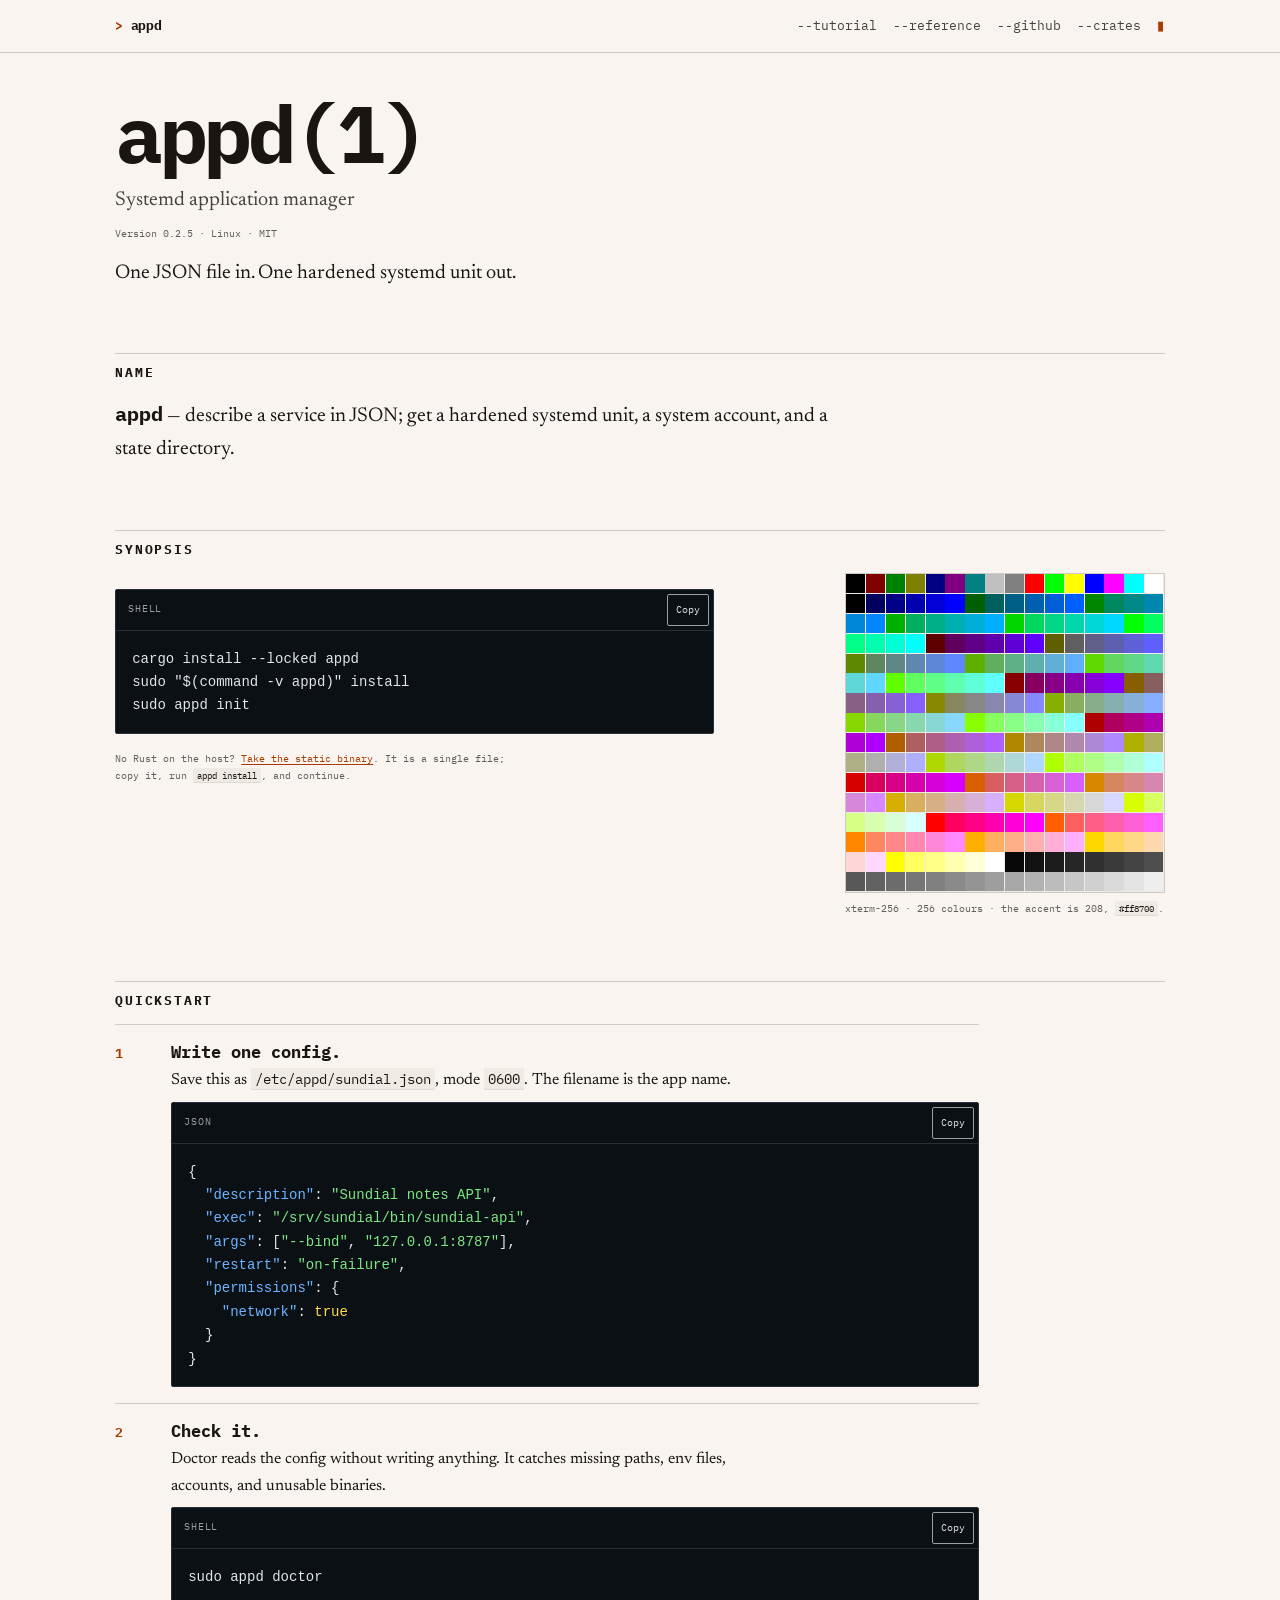
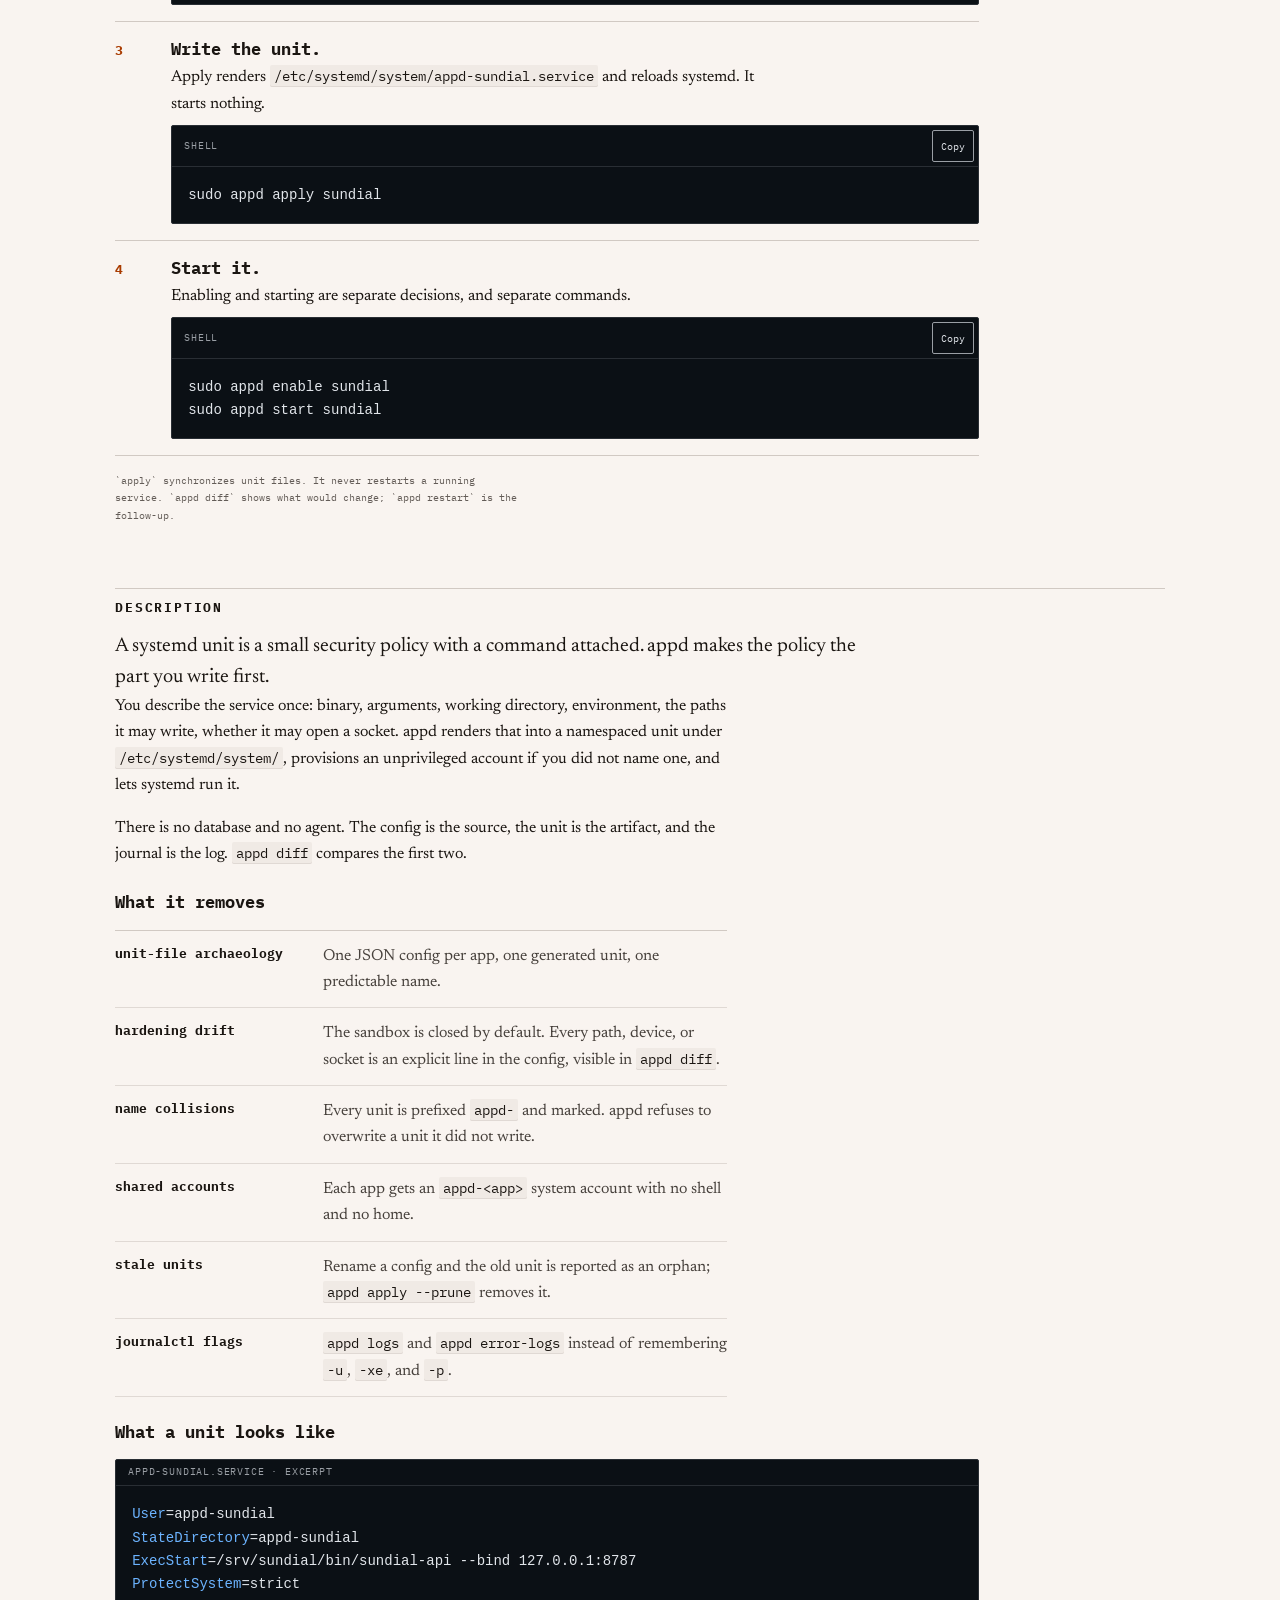
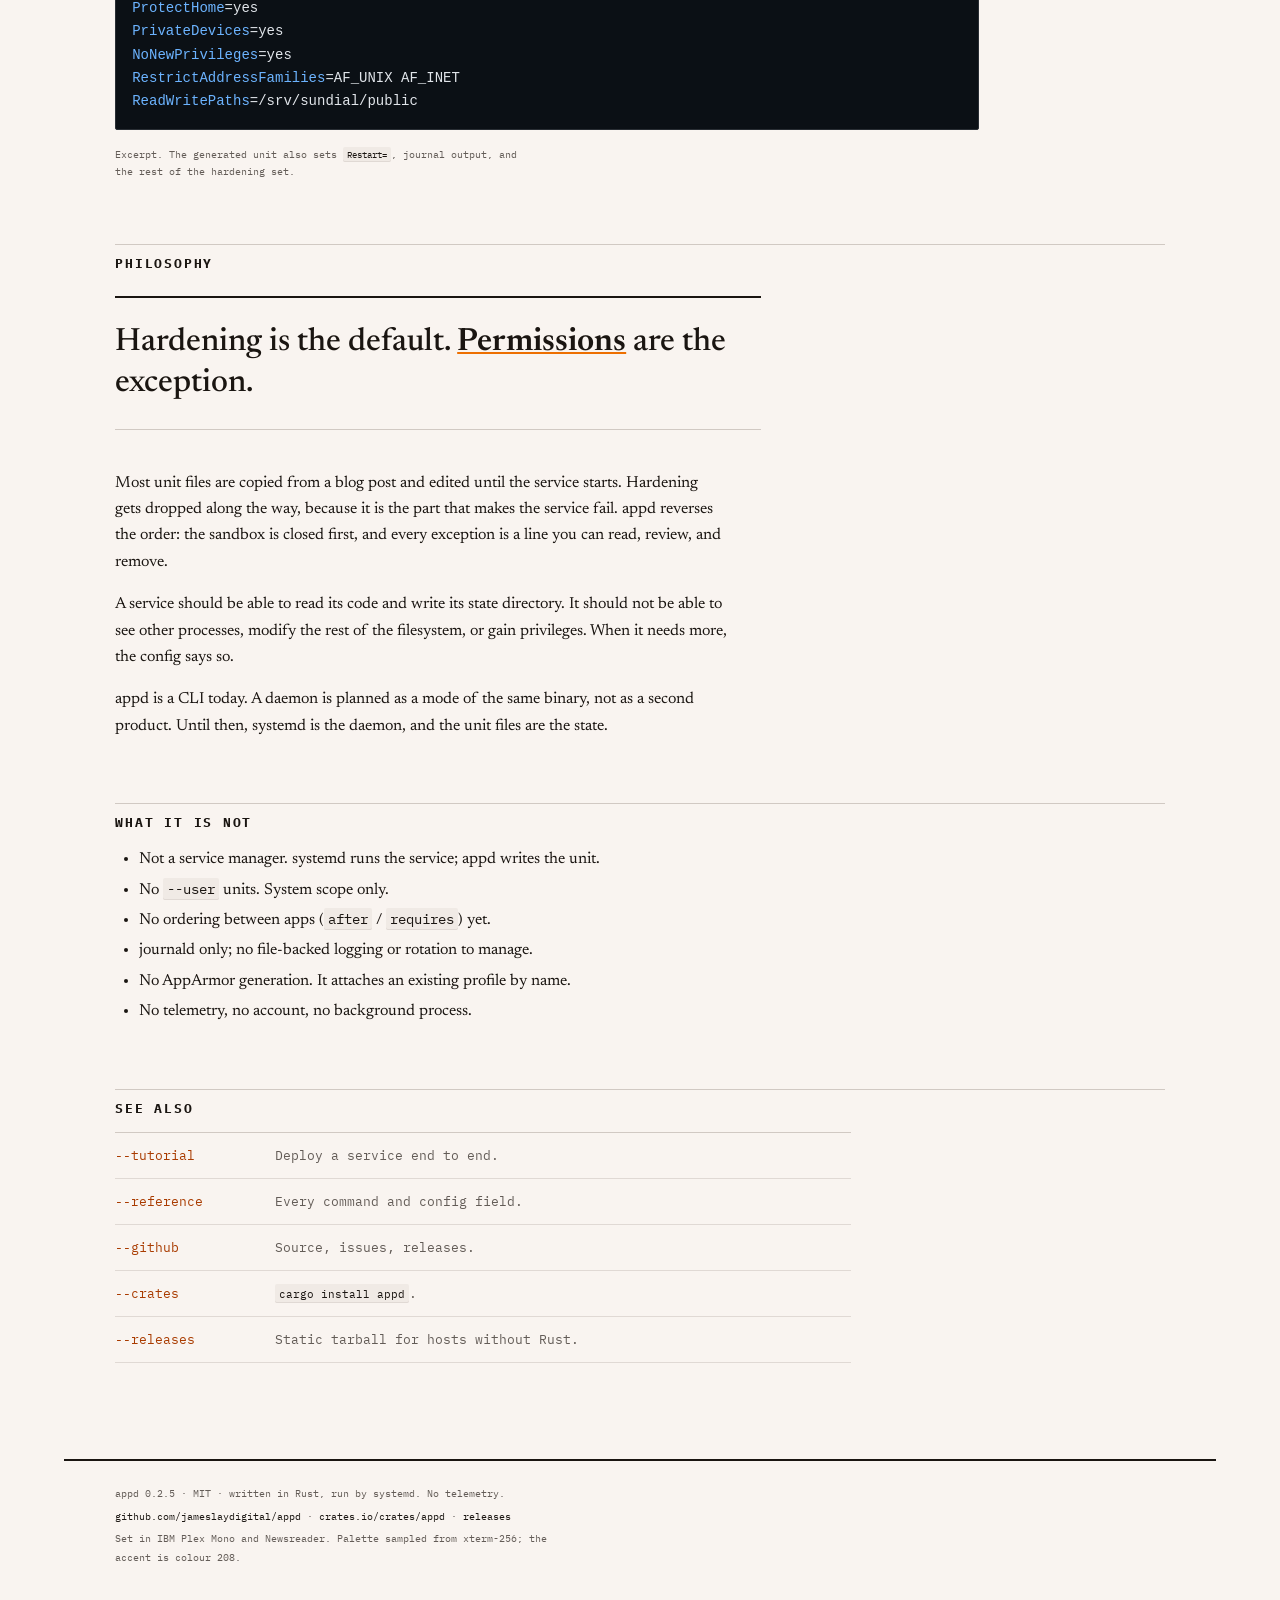
==== site/index.html @ a17be059 "Add the appd site and GitHub Pages deployment Three static pages built with Hallmark (Long Document " ====
<!doctype html>
<html lang="en">
<head>
  <meta charset="utf-8">
  <meta name="viewport" content="width=device-width, initial-scale=1, viewport-fit=cover">
  <title>appd — systemd application manager</title>
  <meta name="description" content="appd turns one JSON file into a hardened systemd unit. Hardening by default, permissions by exception.">
  <link rel="icon" href="assets/favicon.svg" type="image/svg+xml">
  <link rel="preconnect" href="https://fonts.googleapis.com">
  <link rel="preconnect" href="https://fonts.gstatic.com" crossorigin>
  <link href="https://fonts.googleapis.com/css2?family=IBM+Plex+Mono:wght@400;500;600;700&amp;family=Newsreader:ital,opsz,wght@0,6..72,400;0,6..72,500;0,6..72,600;1,6..72,400&amp;display=swap" rel="stylesheet">
  <link rel="stylesheet" href="tokens.css">
  <link rel="stylesheet" href="assets/site.css">
  <script src="assets/site.js" defer></script>
</head>
<body>
  <a class="skip" href="#main">Skip to content</a>

  <header class="nav-term">
    <div class="shell nav-term__inner">
      <a class="nav-term__brand" href="index.html" aria-current="page"><span class="nav-term__prompt" aria-hidden="true">&gt;</span> appd</a>
      <nav class="nav-term__rail" aria-label="Primary">
        <a href="tutorial.html">--tutorial</a>
        <a href="reference.html">--reference</a>
        <a href="https://github.com/jameslaydigital/appd">--github</a>
        <a href="https://crates.io/crates/appd">--crates</a>
      </nav>
      <span class="nav-term__caret" aria-hidden="true">▮</span>
      <details class="nav-term__mobile">
        <summary><span aria-hidden="true">&gt;</span> menu</summary>
        <nav aria-label="Primary mobile">
          <a href="index.html" aria-current="page">--home</a>
          <a href="tutorial.html">--tutorial</a>
          <a href="reference.html">--reference</a>
          <a href="https://github.com/jameslaydigital/appd">--github</a>
          <a href="https://crates.io/crates/appd">--crates</a>
        </nav>
      </details>
    </div>
  </header>

  <main id="main" class="shell">
    <section class="title" aria-labelledby="page-title">
      <div class="title__text">
        <h1 id="page-title">appd(1)</h1>
        <p class="title__tagline">Systemd application manager</p>
        <p class="title__meta">Version 0.2.5 · Linux · MIT</p>
        <p class="lede">One JSON file in. One hardened systemd unit out.</p>
      </div>

    </section>

    <section aria-labelledby="name">
      <h2 id="name">Name</h2>
      <p class="man-name"><strong>appd</strong> — describe a service in JSON; get a hardened systemd unit, a system account, and a state directory.</p>
    </section>

    <section aria-labelledby="synopsis">
      <h2 id="synopsis">Synopsis</h2>
      <div class="synopsis-grid">
        <div>
          <div class="code">
            <div class="code__bar">
              <span class="code__label">shell</span>
              <button class="copy" type="button" data-copy="#install-code" aria-label="Copy install commands" aria-live="polite">Copy</button>
            </div>
            <pre id="install-code"><code>cargo install --locked appd
sudo "$(command -v appd)" install
sudo appd init</code></pre>
          </div>
          <p class="note">No Rust on the host? <a href="https://github.com/jameslaydigital/appd/releases/latest">Take the static binary</a>. It is a single file; copy it, run <code>appd install</code>, and continue.</p>
        </div>
        <figure class="palette">
          <canvas id="xterm-palette" width="512" height="512" aria-hidden="true"></canvas>
          <figcaption>xterm-256 · 256 colours · the accent is 208, <code>#ff8700</code>.</figcaption>
        </figure>
      </div>
    </section>

    <section aria-labelledby="quickstart">
      <h2 id="quickstart">Quickstart</h2>
      <ol class="steps">
        <li>
          <div>
            <h3>Write one config.</h3>
            <p>Save this as <code>/etc/appd/sundial.json</code>, mode <code>0600</code>. The filename is the app name.</p>
            <div class="code">
              <div class="code__bar">
                <span class="code__label">json</span>
                <button class="copy" type="button" data-copy="#config-code" aria-label="Copy example config" aria-live="polite">Copy</button>
              </div>
              <pre id="config-code"><code>{
  <span class="tok-key">"description"</span>: <span class="tok-string">"Sundial notes API"</span>,
  <span class="tok-key">"exec"</span>: <span class="tok-string">"/srv/sundial/bin/sundial-api"</span>,
  <span class="tok-key">"args"</span>: [<span class="tok-string">"--bind"</span>, <span class="tok-string">"127.0.0.1:8787"</span>],
  <span class="tok-key">"restart"</span>: <span class="tok-string">"on-failure"</span>,
  <span class="tok-key">"permissions"</span>: {
    <span class="tok-key">"network"</span>: <span class="tok-num">true</span>
  }
}</code></pre>
            </div>
          </div>
        </li>
        <li>
          <div>
            <h3>Check it.</h3>
            <p>Doctor reads the config without writing anything. It catches missing paths, env files, accounts, and unusable binaries.</p>
            <div class="code">
              <div class="code__bar">
                <span class="code__label">shell</span>
                <button class="copy" type="button" data-copy="#doctor-code" aria-label="Copy doctor command" aria-live="polite">Copy</button>
              </div>
              <pre id="doctor-code"><code>sudo appd doctor</code></pre>
            </div>
          </div>
        </li>
        <li>
          <div>
            <h3>Write the unit.</h3>
            <p>Apply renders <code>/etc/systemd/system/appd-sundial.service</code> and reloads systemd. It starts nothing.</p>
            <div class="code">
              <div class="code__bar">
                <span class="code__label">shell</span>
                <button class="copy" type="button" data-copy="#apply-code" aria-label="Copy apply command" aria-live="polite">Copy</button>
              </div>
              <pre id="apply-code"><code>sudo appd apply sundial</code></pre>
            </div>
          </div>
        </li>
        <li>
          <div>
            <h3>Start it.</h3>
            <p>Enabling and starting are separate decisions, and separate commands.</p>
            <div class="code">
              <div class="code__bar">
                <span class="code__label">shell</span>
                <button class="copy" type="button" data-copy="#start-code" aria-label="Copy start commands" aria-live="polite">Copy</button>
              </div>
              <pre id="start-code"><code>sudo appd enable sundial
sudo appd start sundial</code></pre>
            </div>
          </div>
        </li>
      </ol>
      <p class="note">`apply` synchronizes unit files. It never restarts a running service. `appd diff` shows what would change; `appd restart` is the follow-up.</p>
    </section>

    <section aria-labelledby="description">
      <h2 id="description">Description</h2>
      <p class="lede">A systemd unit is a small security policy with a command attached. appd makes the policy the part you write first.</p>
      <p>You describe the service once: binary, arguments, working directory, environment, the paths it may write, whether it may open a socket. appd renders that into a namespaced unit under <code>/etc/systemd/system/</code>, provisions an unprivileged account if you did not name one, and lets systemd run it.</p>
      <p>There is no database and no agent. The config is the source, the unit is the artifact, and the journal is the log. <code>appd diff</code> compares the first two.</p>

      <h3>What it removes</h3>
      <dl class="facts">
        <div>
          <dt>unit-file archaeology</dt>
          <dd>One JSON config per app, one generated unit, one predictable name.</dd>
        </div>
        <div>
          <dt>hardening drift</dt>
          <dd>The sandbox is closed by default. Every path, device, or socket is an explicit line in the config, visible in <code>appd diff</code>.</dd>
        </div>
        <div>
          <dt>name collisions</dt>
          <dd>Every unit is prefixed <code>appd-</code> and marked. appd refuses to overwrite a unit it did not write.</dd>
        </div>
        <div>
          <dt>shared accounts</dt>
          <dd>Each app gets an <code>appd-&lt;app&gt;</code> system account with no shell and no home.</dd>
        </div>
        <div>
          <dt>stale units</dt>
          <dd>Rename a config and the old unit is reported as an orphan; <code>appd apply --prune</code> removes it.</dd>
        </div>
        <div>
          <dt>journalctl flags</dt>
          <dd><code>appd logs</code> and <code>appd error-logs</code> instead of remembering <code>-u</code>, <code>-xe</code>, and <code>-p</code>.</dd>
        </div>
      </dl>

      <h3>What a unit looks like</h3>
      <div class="code">
        <div class="code__bar">
          <span class="code__label">appd-sundial.service · excerpt</span>
        </div>
        <pre><code><span class="tok-key">User</span>=appd-sundial
<span class="tok-key">StateDirectory</span>=appd-sundial
<span class="tok-key">ExecStart</span>=/srv/sundial/bin/sundial-api --bind 127.0.0.1:8787
<span class="tok-key">ProtectSystem</span>=strict
<span class="tok-key">ProtectHome</span>=yes
<span class="tok-key">PrivateDevices</span>=yes
<span class="tok-key">NoNewPrivileges</span>=yes
<span class="tok-key">RestrictAddressFamilies</span>=AF_UNIX AF_INET
<span class="tok-key">ReadWritePaths</span>=/srv/sundial/public</code></pre>
      </div>
      <p class="note">Excerpt. The generated unit also sets <code>Restart=</code>, journal output, and the rest of the hardening set.</p>
    </section>

    <section aria-labelledby="philosophy">
      <h2 id="philosophy">Philosophy</h2>
      <p class="creed">Hardening is the default. <strong>Permissions</strong> are the exception.</p>
      <p>Most unit files are copied from a blog post and edited until the service starts. Hardening gets dropped along the way, because it is the part that makes the service fail. appd reverses the order: the sandbox is closed first, and every exception is a line you can read, review, and remove.</p>
      <p>A service should be able to read its code and write its state directory. It should not be able to see other processes, modify the rest of the filesystem, or gain privileges. When it needs more, the config says so.</p>
      <p>appd is a CLI today. A daemon is planned as a mode of the same binary, not as a second product. Until then, systemd is the daemon, and the unit files are the state.</p>
    </section>

    <section aria-labelledby="limits">
      <h2 id="limits">What it is not</h2>
      <ul class="limits">
        <li>Not a service manager. systemd runs the service; appd writes the unit.</li>
        <li>No <code>--user</code> units. System scope only.</li>
        <li>No ordering between apps (<code>after</code> / <code>requires</code>) yet.</li>
        <li>journald only; no file-backed logging or rotation to manage.</li>
        <li>No AppArmor generation. It attaches an existing profile by name.</li>
        <li>No telemetry, no account, no background process.</li>
      </ul>
    </section>

    <section aria-labelledby="see-also">
      <h2 id="see-also">See also</h2>
      <ul class="see-also">
        <li><a href="tutorial.html">--tutorial</a> <span>Deploy a service end to end.</span></li>
        <li><a href="reference.html">--reference</a> <span>Every command and config field.</span></li>
        <li><a href="https://github.com/jameslaydigital/appd">--github</a> <span>Source, issues, releases.</span></li>
        <li><a href="https://crates.io/crates/appd">--crates</a> <span><code>cargo install appd</code>.</span></li>
        <li><a href="https://github.com/jameslaydigital/appd/releases/latest">--releases</a> <span>Static tarball for hosts without Rust.</span></li>
      </ul>
    </section>
  </main>

  <footer class="foot shell">
    <p>appd 0.2.5 · MIT · written in Rust, run by systemd. No telemetry.</p>
    <p><a href="https://github.com/jameslaydigital/appd">github.com/jameslaydigital/appd</a> · <a href="https://crates.io/crates/appd">crates.io/crates/appd</a> · <a href="https://github.com/jameslaydigital/appd/releases/latest">releases</a></p>
    <p>Set in IBM Plex Mono and Newsreader. Palette sampled from xterm-256; the accent is colour 208.</p>
  </footer>
</body>
</html>
---- site/tokens.css ----
/* Hallmark · macrostructure: Long Document · tone: utilitarian · anchor hue: 55
 * theme: custom · vibe: "utilitarian xterm, man-page bones, quiet flash" · paper: oklch(97% 0.008 60) · accent: oklch(68% 0.19 55)
 * display: IBM Plex Mono · body: Newsreader · axes: light / mono / warm
 * studied: no · context: explicit · v1.1.0
 * pre-emit critique: P5 H4 E4 S5 R4 V4
 * nav: N8 · footer: Ft4 · slop: pass (42–45) · contrast: pass (40–41)
 * honest: pass (46) · chrome: pass (47) · tokens: pass (48) · responsive: pass (49)
 * icons: pass (30) · mobile: pass (34, 49, 50–57)
 */

:root {
  color-scheme: light;

  /* Paper, ink, rules — tinted toward the xterm orange anchor. */
  --color-paper: oklch(97% 0.008 60);
  --color-paper-2: oklch(94% 0.01 60);
  --color-paper-3: oklch(90% 0.012 60);
  --color-rule: oklch(84% 0.012 60);
  --color-rule-2: oklch(89% 0.01 60);
  --color-ink: oklch(20% 0.012 60);
  --color-ink-2: oklch(38% 0.012 60);
  --color-muted: oklch(48% 0.012 60);
  --color-neutral: oklch(56% 0.01 60);

  /* Accent: xterm colour 208 (#ff8700), split into signal and text roles. */
  --color-accent: oklch(68% 0.19 55);
  --color-accent-text: oklch(50% 0.17 52);
  --color-accent-ink: oklch(20% 0.012 60);
  --color-focus: oklch(62% 0.22 55);

  /* Terminal surface for code and the palette. */
  --color-term: oklch(17% 0.012 250);
  --color-term-2: oklch(21% 0.012 250);
  --color-term-ink: oklch(92% 0.008 250);
  --color-term-muted: oklch(70% 0.01 250);
  --color-term-rule: oklch(30% 0.012 250);

  /* xterm ANSI base 16, sampled for code and the palette fallback. */
  --ansi-black: oklch(24% 0.01 250);
  --ansi-red: oklch(63% 0.2 28);
  --ansi-green: oklch(76% 0.16 145);
  --ansi-yellow: oklch(84% 0.15 90);
  --ansi-blue: oklch(68% 0.15 255);
  --ansi-magenta: oklch(70% 0.17 330);
  --ansi-cyan: oklch(78% 0.11 210);
  --ansi-white: oklch(90% 0.006 250);
  --ansi-bright-black: oklch(40% 0.01 250);
  --ansi-bright-red: oklch(70% 0.2 25);
  --ansi-bright-green: oklch(84% 0.17 145);
  --ansi-bright-yellow: oklch(90% 0.16 95);
  --ansi-bright-blue: oklch(76% 0.15 255);
  --ansi-bright-magenta: oklch(78% 0.16 330);
  --ansi-bright-cyan: oklch(84% 0.12 210);
  --ansi-bright-white: oklch(97% 0.006 250);

  /* Two families: mono display/code, serif body. */
  --font-display: "IBM Plex Mono", ui-monospace, "SFMono-Regular", Menlo, monospace;
  --font-body: "Newsreader", ui-serif, Georgia, serif;
  --font-mono: "IBM Plex Mono", ui-monospace, "SFMono-Regular", Menlo, monospace;

  /* Scale: major third. */
  --text-xs: 0.64rem;
  --text-sm: 0.8rem;
  --text-base: 1rem;
  --text-md: 1.25rem;
  --text-lg: 1.5625rem;
  --text-xl: 1.9531rem;
  --text-2xl: 2.4414rem;
  --text-3xl: 3.0518rem;
  --text-4xl: 3.8147rem;
  --text-display: clamp(2.75rem, 5vw + 1rem, 5.25rem);

  /* 4 pt spacing scale, named by role. */
  --space-3xs: 0.125rem;
  --space-2xs: 0.25rem;
  --space-xs: 0.5rem;
  --space-sm: 0.75rem;
  --space-md: 1rem;
  --space-lg: 1.5rem;
  --space-xl: 2.5rem;
  --space-2xl: 4rem;
  --space-3xl: 6rem;
  --space-4xl: 9rem;

  --rule-hair: 1px;
  --rule-thick: 2px;
  --radius-sm: 2px;
  --radius-md: 4px;

  --ease-out: cubic-bezier(0.16, 1, 0.3, 1);
  --ease-in: cubic-bezier(0.7, 0, 0.84, 0);
  --ease-in-out: cubic-bezier(0.65, 0, 0.35, 1);
  --dur-micro: 120ms;
  --dur-short: 220ms;
  --dur-long: 420ms;

  --z-base: 1;
  --z-raised: 10;
  --z-dropdown: 100;
  --z-sticky: 200;
  --z-modal: 400;
  --z-toast: 500;
  --z-tooltip: 600;

  --page-max: 72rem;
  --measure: 68ch;
  --gutter: clamp(1rem, 4vw, 4rem);
}
---- site/assets/site.css ----
/* Hallmark · macrostructure: Long Document · tone: utilitarian · anchor hue: 55
 * The system lives in tokens.css; this file only references those tokens.
 */

*,
*::before,
*::after {
  box-sizing: border-box;
}

html {
  overflow-x: clip;
}

body {
  overflow-x: clip;
  margin: 0;
  background: var(--color-paper);
  color: var(--color-ink);
  font-family: var(--font-body);
  font-size: var(--text-base);
  line-height: 1.65;
  -webkit-font-smoothing: antialiased;
  text-rendering: optimizeLegibility;
}

::selection {
  background: var(--color-accent);
  color: var(--color-accent-ink);
}

.shell {
  width: 100%;
  max-width: var(--page-max);
  margin-inline: auto;
  padding-inline: var(--gutter);
}

.skip {
  position: absolute;
  inset-inline-start: -999px;
  top: var(--space-sm);
  z-index: var(--z-toast);
  background: var(--color-paper);
  color: var(--color-ink);
  border: var(--rule-thick) solid var(--color-ink);
  padding: var(--space-sm) var(--space-md);
  font-family: var(--font-mono);
  font-size: var(--text-sm);
}

.skip:focus {
  inset-inline-start: var(--space-md);
}

a {
  color: var(--color-accent-text);
  text-decoration-thickness: 1px;
  text-underline-offset: 2px;
}

a:hover {
  color: var(--color-accent-text);
  text-decoration-thickness: 2px;
  text-decoration-color: var(--color-accent);
}

a:active {
  color: var(--color-ink);
}

:focus-visible {
  outline: var(--rule-thick) solid var(--color-focus);
  outline-offset: 3px;
}

/* Navigation — N8, terminal command. */
.nav-term {
  position: relative;
  border-bottom: var(--rule-hair) solid var(--color-rule);
  background: var(--color-paper);
}

.nav-term__inner {
  display: flex;
  align-items: center;
  gap: var(--space-md);
  min-height: 3.25rem;
  font-family: var(--font-mono);
  font-size: var(--text-sm);
}

.nav-term__brand {
  color: var(--color-ink);
  font-weight: 700;
  letter-spacing: -0.02em;
  text-decoration: none;
  white-space: nowrap;
}

.nav-term__brand:hover {
  color: var(--color-accent-text);
}

.nav-term__prompt,
.nav-term__caret {
  color: var(--color-accent-text);
}

.nav-term__rail {
  display: flex;
  gap: var(--space-md);
  margin-inline-start: auto;
}

.nav-term__rail a {
  color: var(--color-ink-2);
  text-decoration: none;
  white-space: nowrap;
  padding-block: var(--space-sm);
}

.nav-term__rail a:hover {
  color: var(--color-accent-text);
  text-decoration: underline;
  text-underline-offset: 2px;
}

.nav-term__rail a[aria-current="page"] {
  color: var(--color-accent-text);
  text-decoration: underline;
  text-decoration-thickness: 2px;
  text-underline-offset: 2px;
}

.nav-term__caret {
  display: inline-block;
  width: 1ch;
  animation: blink 1.05s steps(2) infinite;
}

@keyframes blink {
  50% {
    opacity: 0;
  }
}

.nav-term__mobile {
  display: none;
  margin-inline-start: auto;
  font-family: var(--font-mono);
  font-size: var(--text-sm);
}

.nav-term__mobile summary {
  cursor: pointer;
  list-style: none;
  border: var(--rule-hair) solid var(--color-ink-2);
  border-radius: var(--radius-sm);
  padding: var(--space-xs) var(--space-sm);
  min-height: 2.75rem;
  display: flex;
  align-items: center;
  color: var(--color-ink);
}

.nav-term__mobile summary::-webkit-details-marker {
  display: none;
}

.nav-term__mobile summary span {
  margin-inline-end: var(--space-2xs);
}

.nav-term__mobile summary:hover {
  border-color: var(--color-accent-text);
}

.nav-term__mobile summary:active {
  background: var(--color-paper-2);
}

.nav-term__mobile nav {
  display: none;
  position: absolute;
  inset-inline: var(--gutter);
  top: calc(100% - var(--space-2xs));
  z-index: var(--z-dropdown);
  background: var(--color-paper);
  border: var(--rule-hair) solid var(--color-ink-2);
}

.nav-term__mobile nav a {
  display: flex;
  align-items: center;
  min-height: 44px;
  padding-inline: var(--space-sm);
  color: var(--color-ink);
  text-decoration: none;
  border-bottom: var(--rule-hair) solid var(--color-rule-2);
  white-space: nowrap;
}

.nav-term__mobile[open] nav {
  display: grid;
}

.nav-term__mobile nav a:last-child {
  border-bottom: 0;
}

.nav-term__mobile nav a:hover,
.nav-term__mobile nav a[aria-current="page"] {
  color: var(--color-accent-text);
}

/* Title block. */
.title {
  margin-block: var(--space-xl) var(--space-2xl);
}

.title__text {
  max-width: 46rem;
  min-width: 0;
}

h1 {
  margin: 0;
  font-family: var(--font-display);
  font-size: var(--text-display);
  font-weight: 700;
  line-height: 1.02;
  letter-spacing: -0.045em;
  overflow-wrap: anywhere;
}

.title__tagline {
  margin: var(--space-sm) 0 0;
  font-family: var(--font-body);
  font-size: var(--text-md);
  line-height: 1.35;
  color: var(--color-ink-2);
}

.title__meta {
  margin: var(--space-sm) 0 0;
  font-family: var(--font-mono);
  font-size: var(--text-xs);
  color: var(--color-muted);
}

.lede {
  font-size: var(--text-md);
  line-height: 1.55;
  margin: var(--space-md) 0 0;
}

/* Palette figure. */
.palette {
  margin: 0;
  width: 100%;
  max-width: 20rem;
}

.synopsis-grid {
  display: grid;
  gap: var(--space-xl);
}

.synopsis-grid > * {
  min-width: 0;
}

.synopsis-grid .code {
  max-width: 100%;
}

.palette canvas {
  display: block;
  width: 100%;
  height: auto;
  aspect-ratio: 1;
  border: var(--rule-hair) solid var(--color-rule);
  background: var(--color-paper-2);
  image-rendering: pixelated;
}

.palette figcaption {
  margin-top: var(--space-xs);
  font-family: var(--font-mono);
  font-size: var(--text-xs);
  line-height: 1.6;
  color: var(--color-muted);
}

/* Section heads, set like a man page: a ruled label above its content. */
h2 {
  margin: var(--space-2xl) 0 var(--space-md);
  padding-top: var(--space-sm);
  border-top: var(--rule-hair) solid var(--color-rule);
  font-family: var(--font-display);
  font-size: var(--text-sm);
  font-weight: 700;
  line-height: 1.1;
  letter-spacing: 0.14em;
  text-transform: uppercase;
}

h3 {
  margin: var(--space-lg) 0 var(--space-xs);
  font-family: var(--font-display);
  font-size: 1.0625rem;
  font-weight: 700;
  line-height: 1.3;
}

p,
ul,
ol,
dl {
  max-width: var(--measure);
}

p {
  margin: 0 0 var(--space-md);
}

strong {
  font-weight: 600;
}

.man-name {
  font-size: var(--text-md);
  margin-top: var(--space-xs);
}

.man-name strong {
  font-family: var(--font-mono);
  font-weight: 700;
}

/* Code blocks — a labelled terminal panel, never fake window chrome. */
.code {
  min-width: 0;
  max-width: 54rem;
  margin-block: var(--space-md);
  border: var(--rule-hair) solid var(--color-term-rule);
  border-radius: var(--radius-sm);
  background: var(--color-term);
  color: var(--color-term-ink);
}

.code__bar {
  display: flex;
  align-items: center;
  justify-content: space-between;
  gap: var(--space-sm);
  padding: var(--space-2xs) var(--space-2xs) var(--space-2xs) var(--space-sm);
  border-bottom: var(--rule-hair) solid var(--color-term-rule);
}

.code__label {
  font-family: var(--font-mono);
  font-size: var(--text-xs);
  letter-spacing: 0.08em;
  text-transform: uppercase;
  color: var(--color-term-muted);
}

.copy {
  font-family: var(--font-mono);
  font-size: var(--text-xs);
  color: var(--color-term-ink);
  background: transparent;
  border: var(--rule-hair) solid var(--color-term-muted);
  border-radius: var(--radius-sm);
  padding: var(--space-2xs) var(--space-xs);
  min-height: 2rem;
  cursor: pointer;
}

.copy:hover {
  border-color: var(--color-accent);
  color: var(--color-accent);
}

.copy:active {
  transform: translateY(1px);
}

.copy:disabled {
  opacity: 0.55;
  cursor: not-allowed;
}

.copy[data-copied="true"] {
  border-color: var(--ansi-bright-green);
  color: var(--ansi-bright-green);
}

.code pre {
  margin: 0;
  padding: var(--space-md);
  overflow-x: auto;
  font-family: var(--font-mono);
  font-size: 0.875rem;
  line-height: 1.6;
  color: var(--color-term-ink);
  tab-size: 2;
}

.code code {
  padding: 0;
  border: 0;
  background: none;
  color: inherit;
  font-size: inherit;
}

:not(pre) > code {
  font-family: var(--font-mono);
  font-size: 0.88em;
  padding: var(--space-3xs) var(--space-2xs);
  border-radius: var(--radius-sm);
  background: var(--color-paper-2);
  color: var(--color-ink);
  box-shadow: inset 0 -1px 0 var(--color-rule-2);
}

.tok-comment {
  color: var(--color-term-muted);
}

.tok-prompt {
  color: var(--color-accent);
}

.tok-flag {
  color: var(--ansi-bright-cyan);
}

.tok-string {
  color: var(--ansi-bright-green);
}

.tok-key {
  color: var(--ansi-bright-blue);
}

.tok-num {
  color: var(--ansi-bright-yellow);
}

.note {
  max-width: var(--measure);
  font-family: var(--font-mono);
  font-size: var(--text-xs);
  line-height: 1.7;
  color: var(--color-muted);
}

/* Quickstart — F4 stage sequence. */
.steps {
  list-style: none;
  counter-reset: step;
  padding: 0;
  margin-block: var(--space-md);
  max-width: 54rem;
}

.steps li {
  counter-increment: step;
  display: grid;
  grid-template-columns: 2.5rem minmax(0, 1fr);
  gap: var(--space-md);
  padding-block: var(--space-md);
  border-top: var(--rule-hair) solid var(--color-rule);
}

.steps li:last-child {
  border-bottom: var(--rule-hair) solid var(--color-rule);
}

.steps li::before {
  content: counter(step);
  font-family: var(--font-mono);
  font-size: var(--text-sm);
  font-weight: 700;
  color: var(--color-accent-text);
  padding-top: var(--space-3xs);
}

.steps h3 {
  margin: 0 0 var(--space-2xs);
}

.steps p {
  margin: 0 0 var(--space-xs);
}

.steps .code {
  margin-block: var(--space-xs) 0;
}

/* Definition rows. */
.facts {
  margin-block: var(--space-md);
  border-top: var(--rule-hair) solid var(--color-rule);
  max-width: var(--measure);
}

.facts div {
  display: grid;
  grid-template-columns: 12rem minmax(0, 1fr);
  gap: var(--space-md);
  padding-block: var(--space-sm);
  border-bottom: var(--rule-hair) solid var(--color-rule-2);
}

.facts dt {
  font-family: var(--font-mono);
  font-size: var(--text-sm);
  font-weight: 700;
}

.facts dd {
  margin: 0;
  color: var(--color-ink-2);
}

/* The philosophy statement. */
.creed {
  max-width: 34ch;
  margin-block: var(--space-lg) var(--space-xl);
  padding-block: var(--space-lg);
  border-top: var(--rule-thick) solid var(--color-ink);
  border-bottom: var(--rule-hair) solid var(--color-rule);
  font-family: var(--font-body);
  font-size: clamp(1.5rem, 3vw, 2rem);
  font-weight: 500;
  line-height: 1.3;
}

.creed strong {
  font-weight: 600;
  text-decoration: underline;
  text-decoration-color: var(--color-accent);
  text-decoration-thickness: 2px;
  text-underline-offset: 2px;
}

.limits {
  padding-inline-start: var(--space-lg);
}

.limits li {
  margin-block: var(--space-2xs);
}

.see-also {
  list-style: none;
  padding: 0;
  max-width: 46rem;
  border-top: var(--rule-hair) solid var(--color-rule);
}

.see-also li {
  display: grid;
  grid-template-columns: 9rem minmax(0, 1fr);
  gap: var(--space-md);
  align-items: baseline;
  padding-block: var(--space-sm);
  border-bottom: var(--rule-hair) solid var(--color-rule-2);
  font-family: var(--font-mono);
  font-size: var(--text-sm);
}

.see-also a {
  text-decoration: none;
}

.see-also a:hover {
  text-decoration: underline;
}

.see-also span {
  color: var(--color-muted);
}

/* Document pages. */
.doc-head {
  min-width: 0;
  margin-block: var(--space-xl) var(--space-lg);
  padding-bottom: var(--space-md);
  border-bottom: var(--rule-thick) solid var(--color-ink);
}

.doc-title {
  min-width: 0;
  font-size: clamp(2.25rem, 5vw, 3.25rem);
}

.doc-head .lede {
  margin-block: var(--space-sm) 0;
}

.toc {
  margin-block: var(--space-lg) var(--space-xl);
  padding-block: var(--space-sm);
  border-top: var(--rule-hair) solid var(--color-rule);
  border-bottom: var(--rule-hair) solid var(--color-rule);
  font-family: var(--font-mono);
  font-size: var(--text-sm);
}

.toc ol {
  margin: 0;
  padding-inline-start: var(--space-lg);
  columns: 2;
  column-gap: var(--space-xl);
  max-width: none;
}

.toc li {
  break-inside: avoid;
}

.toc a,
.see-also a,
.foot a {
  white-space: nowrap;
  text-decoration: none;
}

.toc a:hover {
  text-decoration: underline;
}

/* Tables — F3, collapsed to labelled rows on phones. */
.table-wrap {
  max-width: 60rem;
  margin-block: var(--space-md) var(--space-lg);
}

table.spec {
  width: 100%;
  border-collapse: collapse;
  font-size: 0.95rem;
}

.spec th,
.spec td {
  text-align: start;
  vertical-align: top;
  padding: var(--space-xs) var(--space-sm);
  border-bottom: var(--rule-hair) solid var(--color-rule);
}

.spec thead th {
  font-family: var(--font-mono);
  font-size: var(--text-xs);
  letter-spacing: 0.1em;
  text-transform: uppercase;
  color: var(--color-ink-2);
  border-bottom: var(--rule-hair) solid var(--color-ink);
}

.spec td:first-child {
  font-family: var(--font-mono);
  font-size: var(--text-sm);
}

.spec code {
  white-space: nowrap;
}

.tnum {
  font-variant-numeric: tabular-nums;
}

/* Footer — Ft4 colophon. */
.foot {
  margin-top: var(--space-3xl);
  padding-block: var(--space-lg) var(--space-2xl);
  border-top: var(--rule-thick) solid var(--color-ink);
  font-family: var(--font-mono);
  font-size: var(--text-xs);
  line-height: 1.8;
  color: var(--color-muted);
}

.foot p {
  margin: 0 0 var(--space-2xs);
  max-width: 75ch;
}

.foot a {
  color: var(--color-ink);
  text-underline-offset: 2px;
}

.sr-only {
  position: absolute;
  width: 1px;
  height: 1px;
  padding: 0;
  margin: -1px;
  overflow: hidden;
  clip: rect(0 0 0 0);
  white-space: nowrap;
  border: 0;
}

@media (min-width: 60rem) {
  .synopsis-grid {
    grid-template-columns: minmax(0, 1.55fr) minmax(0, 1fr);
    align-items: start;
    gap: var(--space-2xl);
  }

  .synopsis-grid .palette {
    justify-self: end;
  }
}

@media (max-width: 39.99rem) {
  .nav-term__rail,
  .nav-term__caret {
    display: none;
  }

  .nav-term__mobile {
    display: block;
  }

  .palette {
    max-width: 16rem;
  }

  .facts div {
    grid-template-columns: 1fr;
    gap: var(--space-2xs);
  }

  .steps li {
    grid-template-columns: 1.75rem minmax(0, 1fr);
    gap: var(--space-sm);
  }

  .toc ol {
    columns: 1;
  }

  .see-also li {
    grid-template-columns: 1fr;
    gap: var(--space-2xs);
  }

  .code pre {
    font-size: 0.8rem;
  }

  .spec thead {
    position: absolute;
    width: 1px;
    height: 1px;
    overflow: hidden;
    clip: rect(0 0 0 0);
  }

  .spec tr {
    display: grid;
    grid-template-columns: 1fr;
    padding-block: var(--space-sm);
    border-bottom: var(--rule-hair) solid var(--color-rule);
  }

  .spec td {
    display: block;
    padding: var(--space-3xs) 0;
    border: 0;
  }

  .spec td::before {
    content: attr(data-label);
    display: block;
    margin-bottom: var(--space-3xs);
    font-family: var(--font-mono);
    font-size: var(--text-xs);
    letter-spacing: 0.08em;
    text-transform: uppercase;
    color: var(--color-muted);
  }

  .spec code {
    white-space: normal;
  }
}

@media (pointer: coarse) {
  .copy,
  .nav-term__rail a,
  .nav-term__mobile summary {
    min-height: 44px;
  }
}

@media (prefers-reduced-motion: reduce) {
  *,
  *::before,
  *::after {
    animation-duration: 150ms !important;
    animation-iteration-count: 1 !important;
    transition-duration: 150ms !important;
  }

  .nav-term__caret {
    animation: none;
    opacity: 1;
  }
}
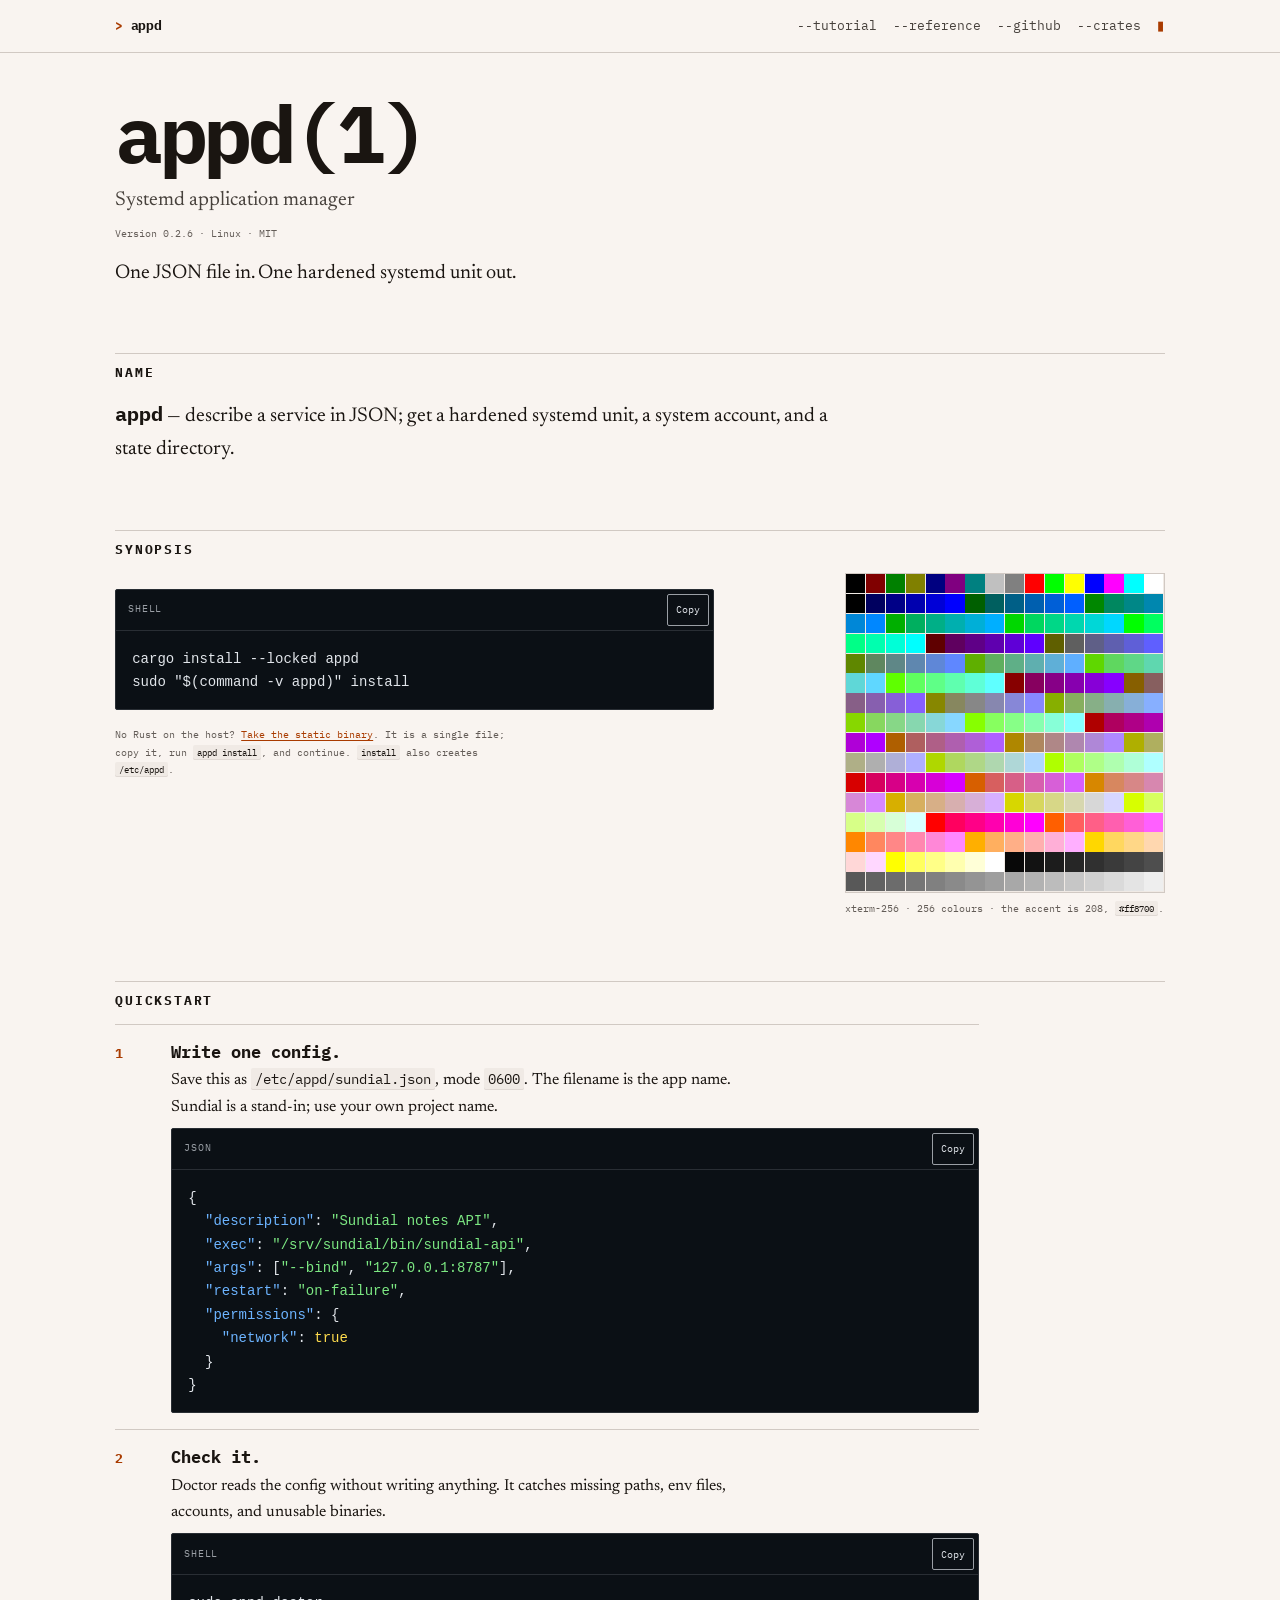
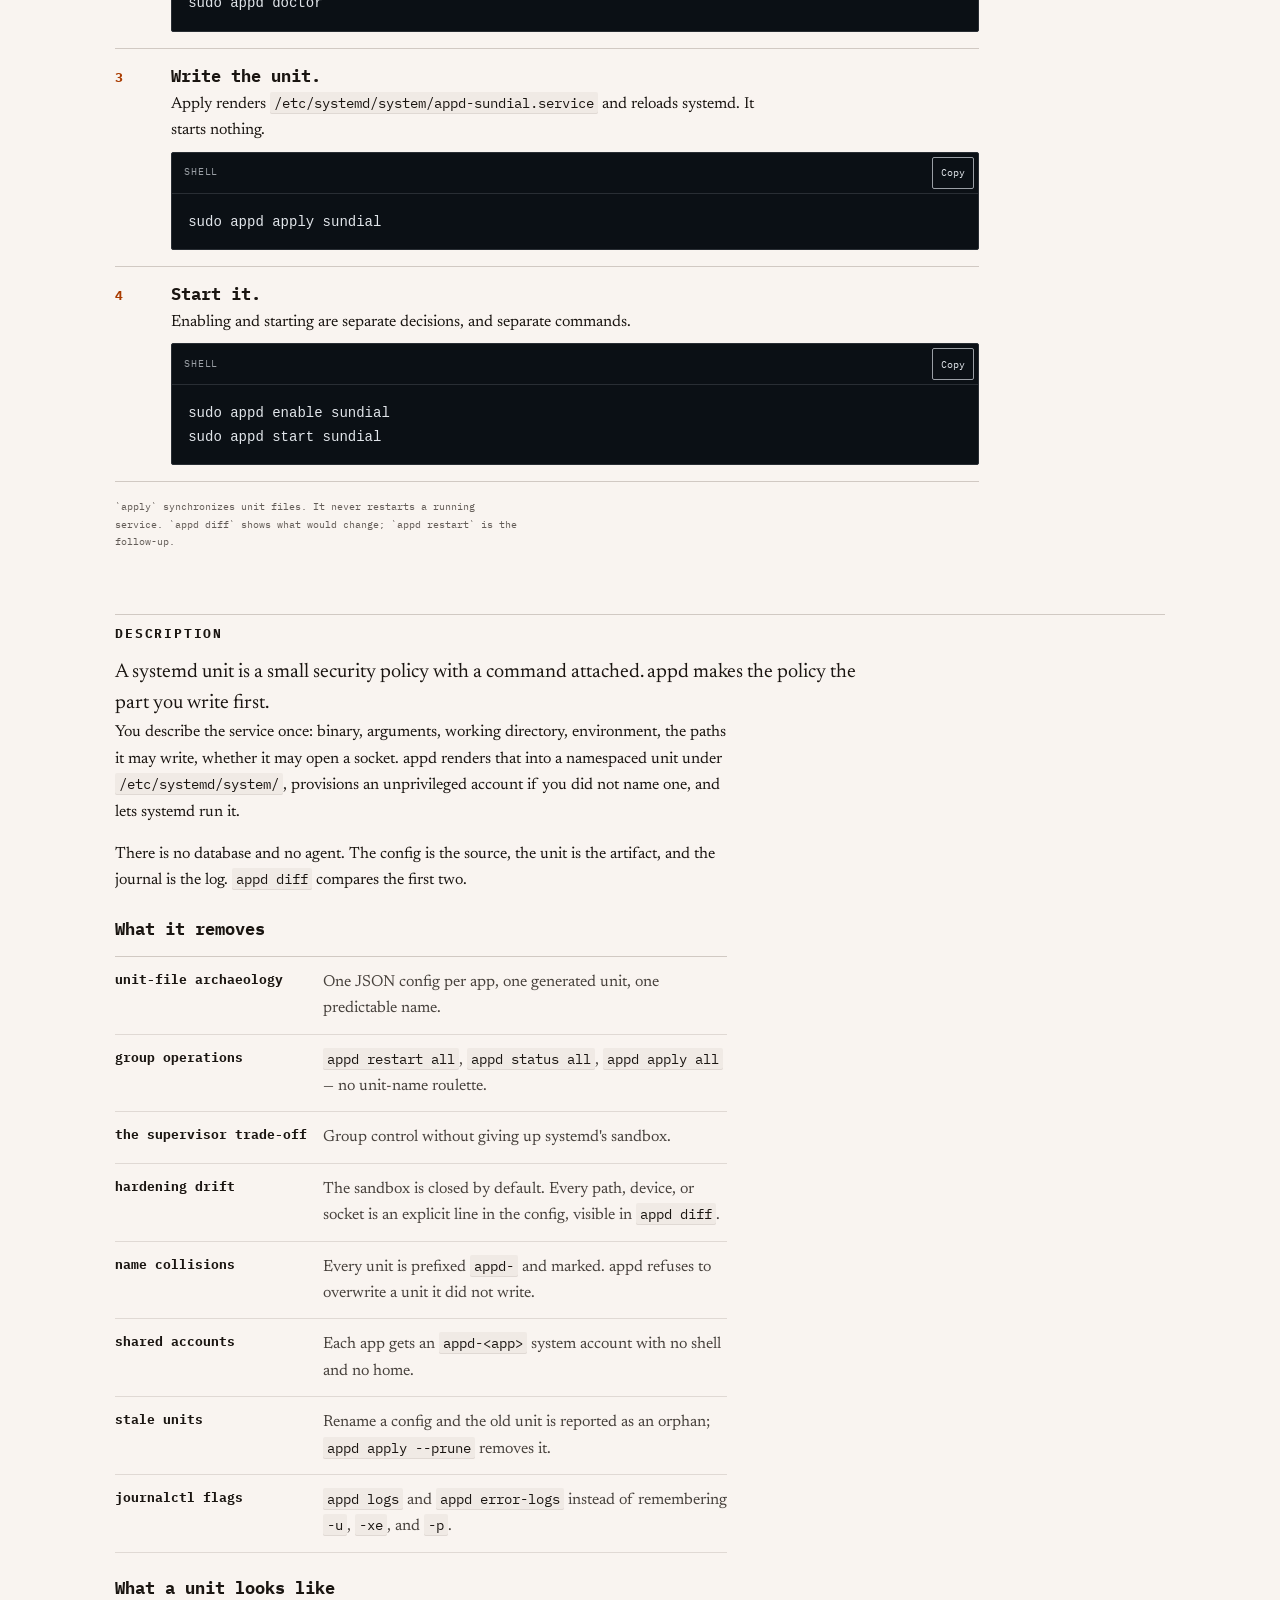
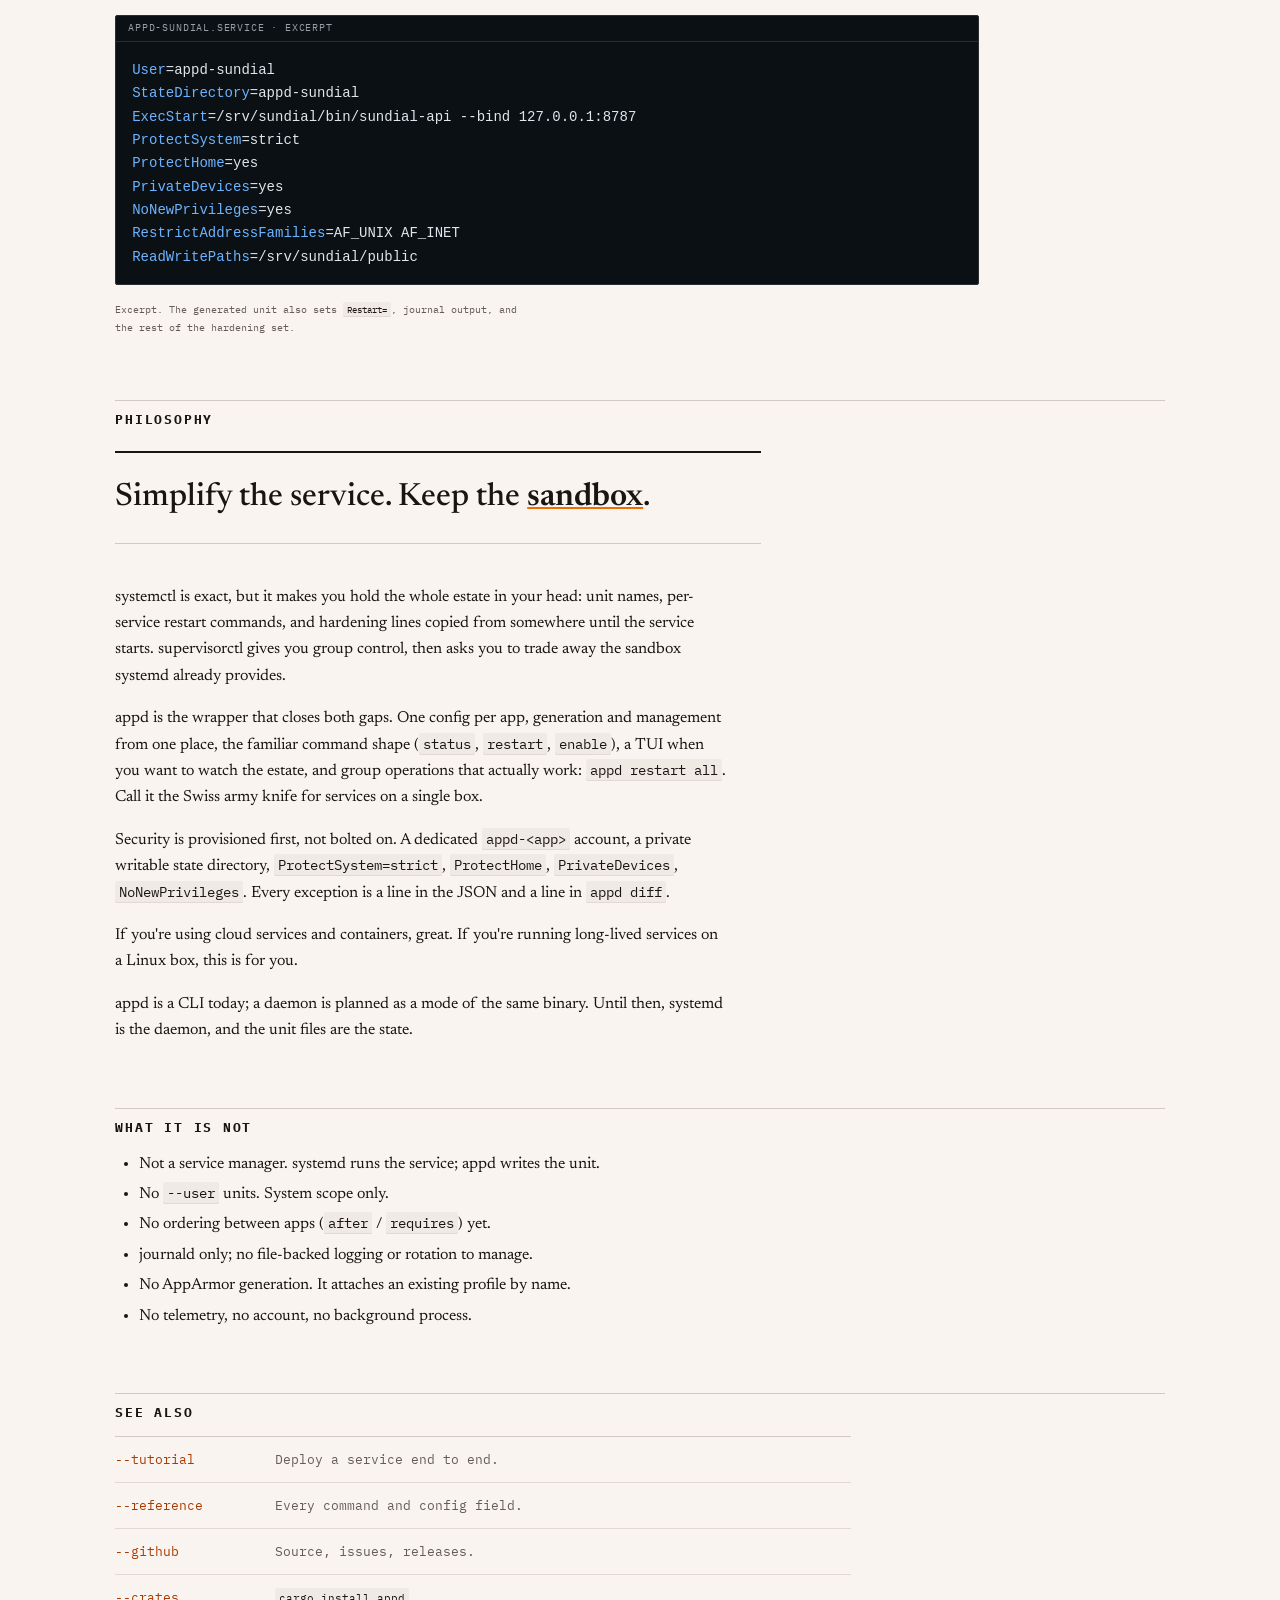
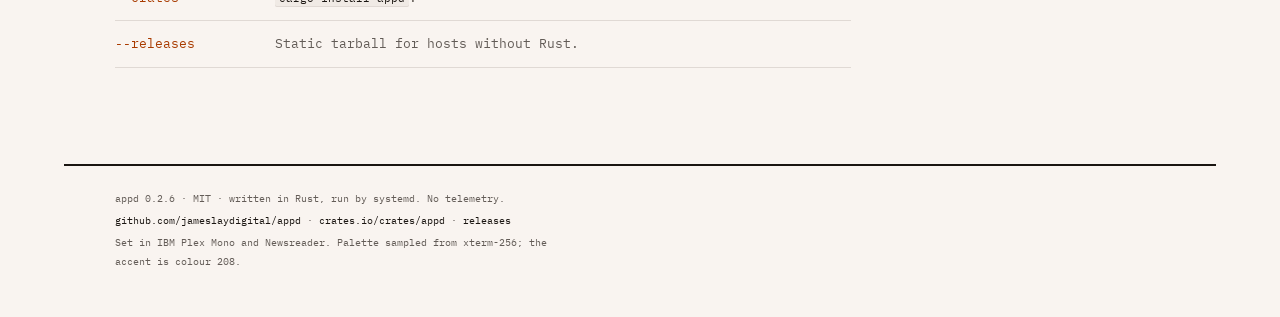
==== commit 34ce4d42: "Update the site: install flow, philosophy, and examples Clarify that Sundial is a hypothetical servi" ====
--- a/site/index.html
+++ b/site/index.html
@@ -44,7 +44,7 @@
       <div class="title__text">
         <h1 id="page-title">appd(1)</h1>
         <p class="title__tagline">Systemd application manager</p>
-        <p class="title__meta">Version 0.2.5 · Linux · MIT</p>
+        <p class="title__meta">Version 0.2.6 · Linux · MIT</p>
         <p class="lede">One JSON file in. One hardened systemd unit out.</p>
       </div>
 
@@ -65,10 +65,9 @@
               <button class="copy" type="button" data-copy="#install-code" aria-label="Copy install commands" aria-live="polite">Copy</button>
             </div>
             <pre id="install-code"><code>cargo install --locked appd
-sudo "$(command -v appd)" install
-sudo appd init</code></pre>
-          </div>
-          <p class="note">No Rust on the host? <a href="https://github.com/jameslaydigital/appd/releases/latest">Take the static binary</a>. It is a single file; copy it, run <code>appd install</code>, and continue.</p>
+sudo "$(command -v appd)" install</code></pre>
+          </div>
+          <p class="note">No Rust on the host? <a href="https://github.com/jameslaydigital/appd/releases/latest">Take the static binary</a>. It is a single file; copy it, run <code>appd install</code>, and continue. <code>install</code> also creates <code>/etc/appd</code>.</p>
         </div>
         <figure class="palette">
           <canvas id="xterm-palette" width="512" height="512" aria-hidden="true"></canvas>
@@ -83,7 +82,7 @@
         <li>
           <div>
             <h3>Write one config.</h3>
-            <p>Save this as <code>/etc/appd/sundial.json</code>, mode <code>0600</code>. The filename is the app name.</p>
+            <p>Save this as <code>/etc/appd/sundial.json</code>, mode <code>0600</code>. The filename is the app name. Sundial is a stand-in; use your own project name.</p>
             <div class="code">
               <div class="code__bar">
                 <span class="code__label">json</span>
@@ -156,6 +155,14 @@
         <div>
           <dt>unit-file archaeology</dt>
           <dd>One JSON config per app, one generated unit, one predictable name.</dd>
+        </div>
+        <div>
+          <dt>group operations</dt>
+          <dd><code>appd restart all</code>, <code>appd status all</code>, <code>appd apply all</code> — no unit-name roulette.</dd>
+        </div>
+        <div>
+          <dt>the supervisor trade-off</dt>
+          <dd>Group control without giving up systemd's sandbox.</dd>
         </div>
         <div>
           <dt>hardening drift</dt>
@@ -199,10 +206,12 @@
 
     <section aria-labelledby="philosophy">
       <h2 id="philosophy">Philosophy</h2>
-      <p class="creed">Hardening is the default. <strong>Permissions</strong> are the exception.</p>
-      <p>Most unit files are copied from a blog post and edited until the service starts. Hardening gets dropped along the way, because it is the part that makes the service fail. appd reverses the order: the sandbox is closed first, and every exception is a line you can read, review, and remove.</p>
-      <p>A service should be able to read its code and write its state directory. It should not be able to see other processes, modify the rest of the filesystem, or gain privileges. When it needs more, the config says so.</p>
-      <p>appd is a CLI today. A daemon is planned as a mode of the same binary, not as a second product. Until then, systemd is the daemon, and the unit files are the state.</p>
+      <p class="creed">Simplify the service. Keep the <strong>sandbox</strong>.</p>
+      <p>systemctl is exact, but it makes you hold the whole estate in your head: unit names, per-service restart commands, and hardening lines copied from somewhere until the service starts. supervisorctl gives you group control, then asks you to trade away the sandbox systemd already provides.</p>
+      <p>appd is the wrapper that closes both gaps. One config per app, generation and management from one place, the familiar command shape (<code>status</code>, <code>restart</code>, <code>enable</code>), a TUI when you want to watch the estate, and group operations that actually work: <code>appd restart all</code>. Call it the Swiss army knife for services on a single box.</p>
+      <p>Security is provisioned first, not bolted on. A dedicated <code>appd-&lt;app&gt;</code> account, a private writable state directory, <code>ProtectSystem=strict</code>, <code>ProtectHome</code>, <code>PrivateDevices</code>, <code>NoNewPrivileges</code>. Every exception is a line in the JSON and a line in <code>appd diff</code>.</p>
+      <p>If you're using cloud services and containers, great. If you're running long-lived services on a Linux box, this is for you.</p>
+      <p>appd is a CLI today; a daemon is planned as a mode of the same binary. Until then, systemd is the daemon, and the unit files are the state.</p>
     </section>
 
     <section aria-labelledby="limits">
@@ -230,7 +239,7 @@
   </main>
 
   <footer class="foot shell">
-    <p>appd 0.2.5 · MIT · written in Rust, run by systemd. No telemetry.</p>
+    <p>appd 0.2.6 · MIT · written in Rust, run by systemd. No telemetry.</p>
     <p><a href="https://github.com/jameslaydigital/appd">github.com/jameslaydigital/appd</a> · <a href="https://crates.io/crates/appd">crates.io/crates/appd</a> · <a href="https://github.com/jameslaydigital/appd/releases/latest">releases</a></p>
     <p>Set in IBM Plex Mono and Newsreader. Palette sampled from xterm-256; the accent is colour 208.</p>
   </footer>
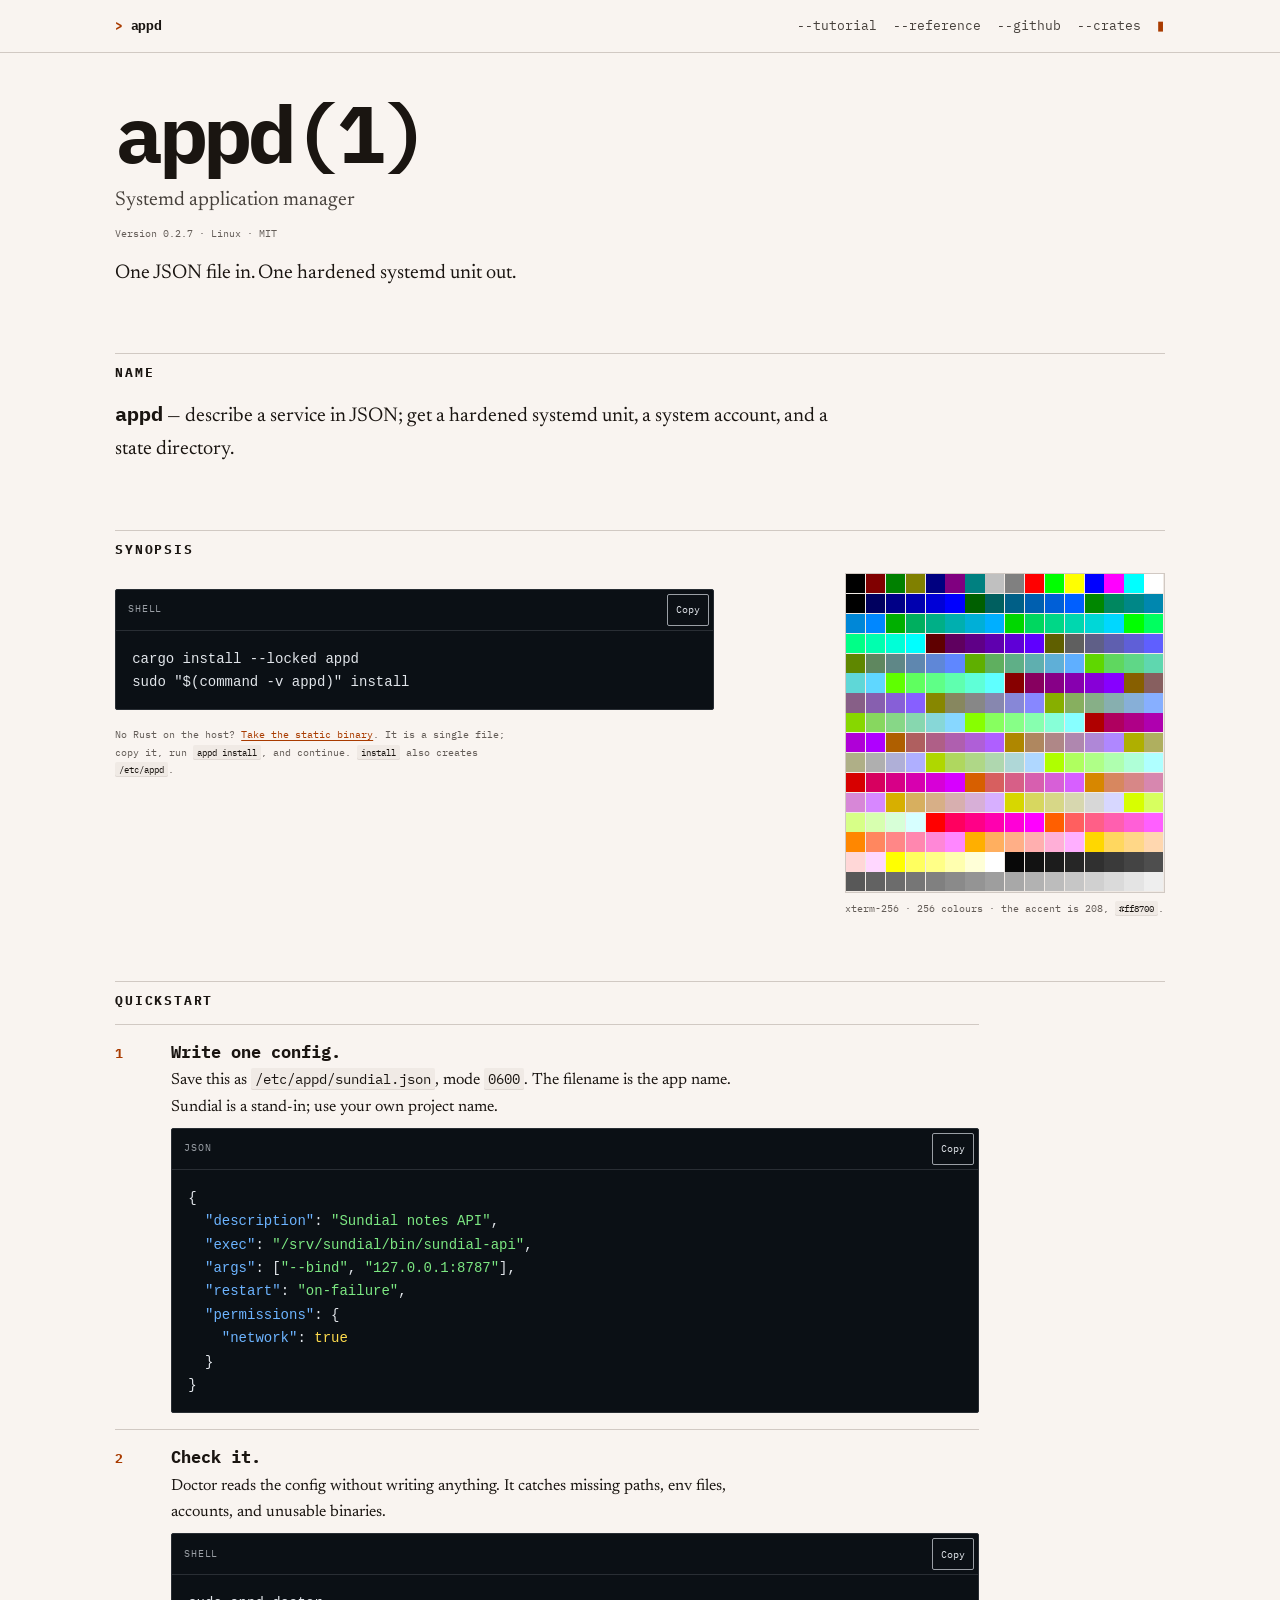
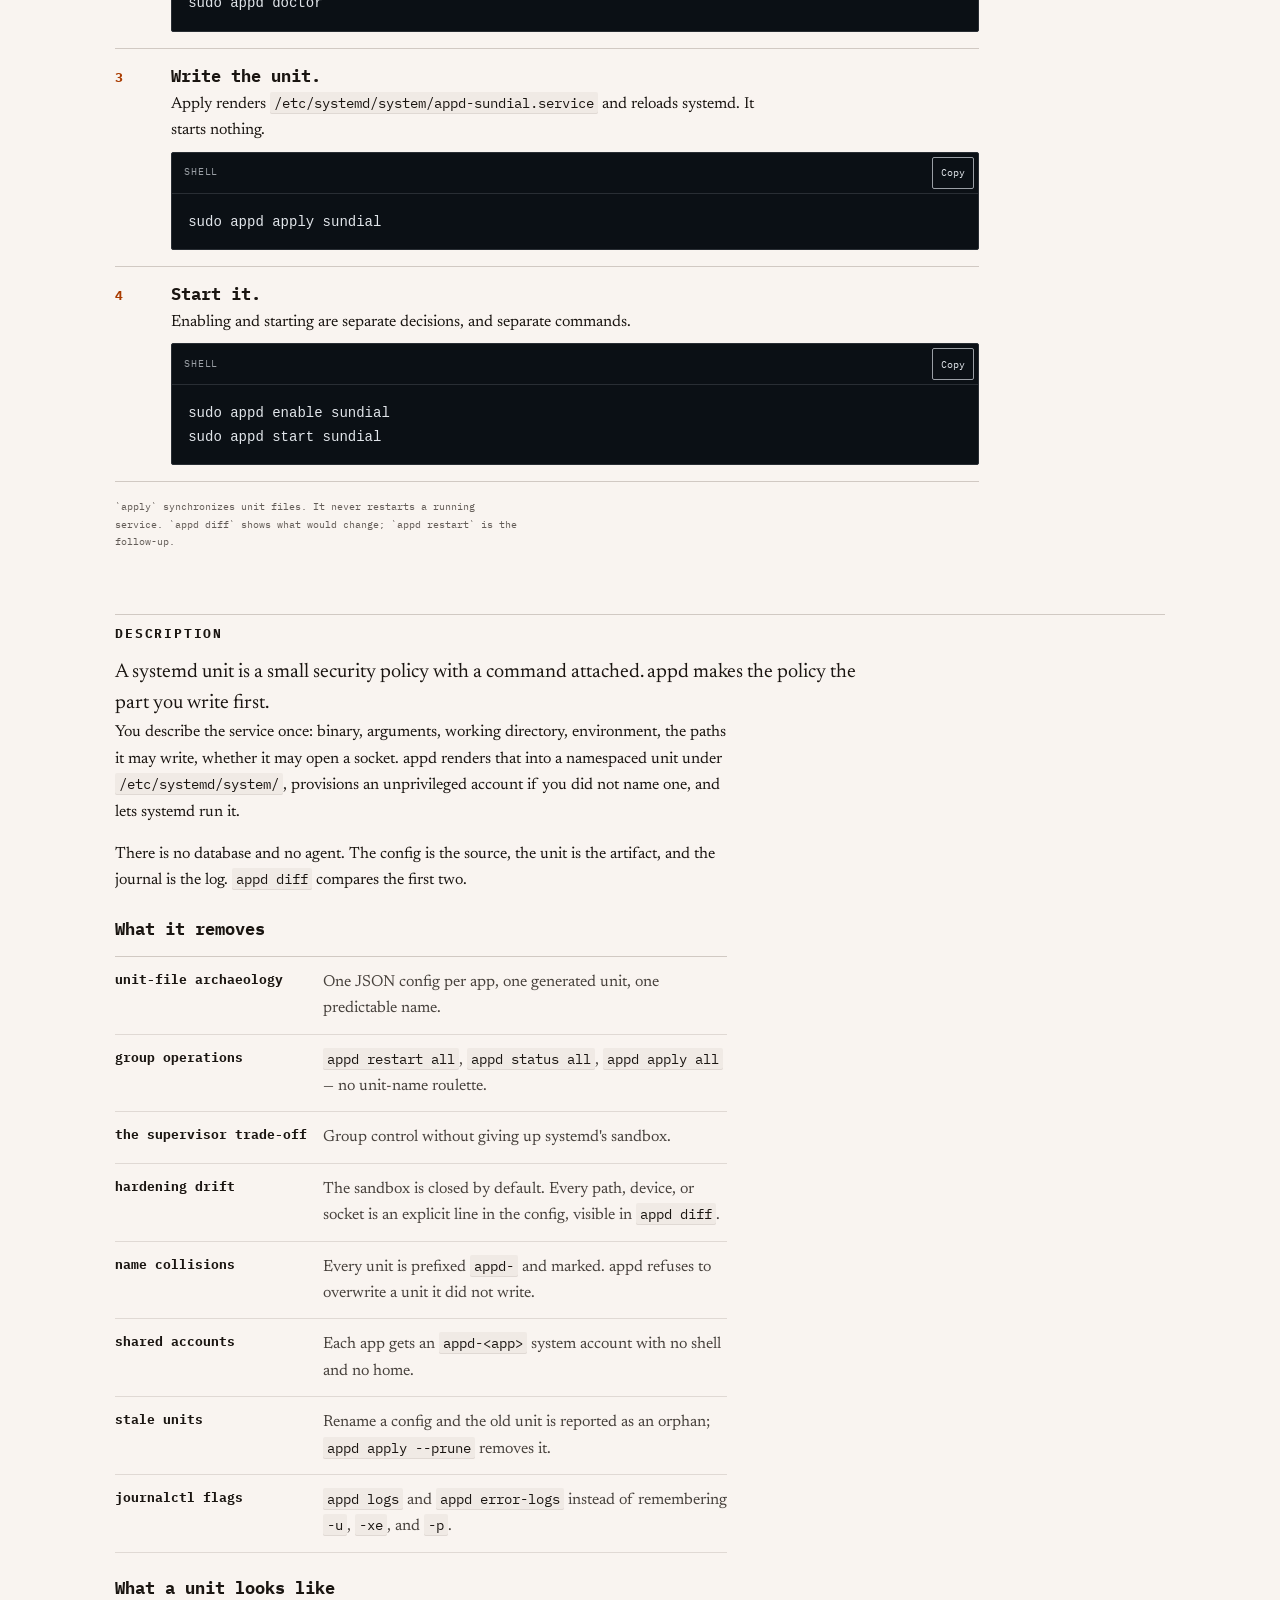
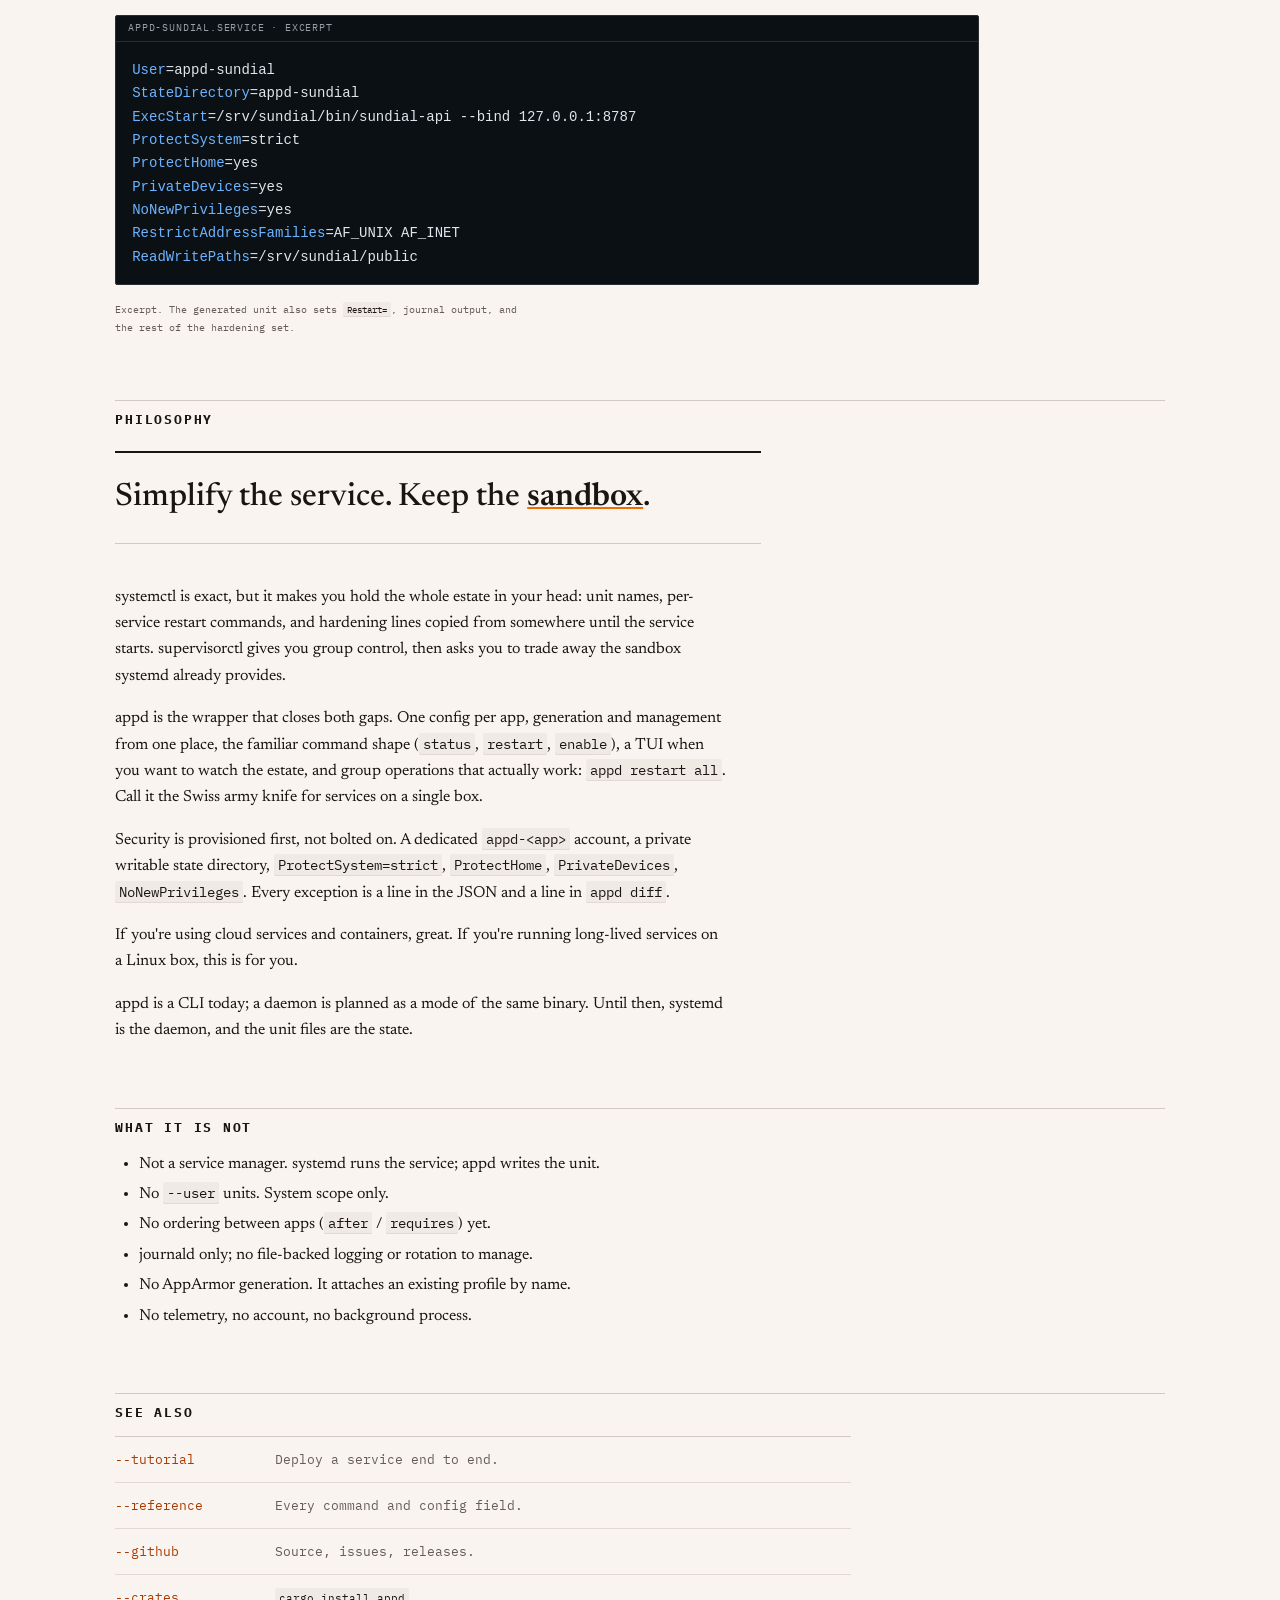
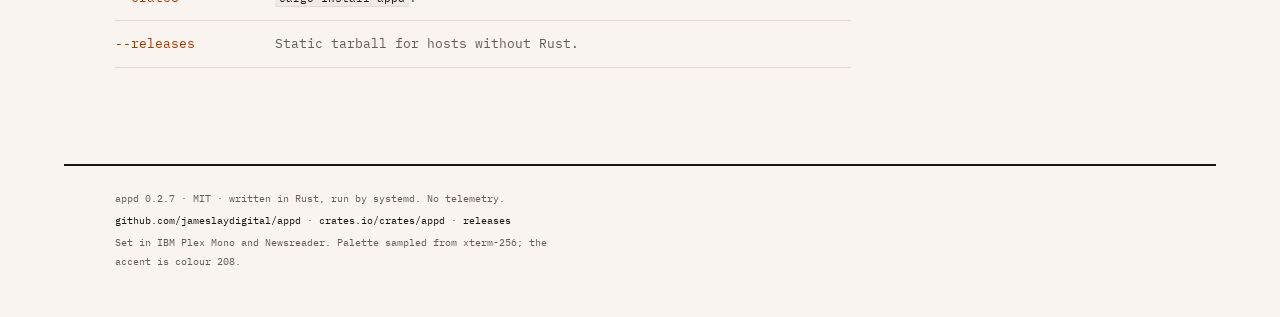
==== commit a1561883: "Add editor flavors to skills install Default remains the project's .agents/skills layout. --claude, " ====
--- a/site/index.html
+++ b/site/index.html
@@ -44,7 +44,7 @@
       <div class="title__text">
         <h1 id="page-title">appd(1)</h1>
         <p class="title__tagline">Systemd application manager</p>
-        <p class="title__meta">Version 0.2.6 · Linux · MIT</p>
+        <p class="title__meta">Version 0.2.7 · Linux · MIT</p>
         <p class="lede">One JSON file in. One hardened systemd unit out.</p>
       </div>
 
@@ -239,7 +239,7 @@
   </main>
 
   <footer class="foot shell">
-    <p>appd 0.2.6 · MIT · written in Rust, run by systemd. No telemetry.</p>
+    <p>appd 0.2.7 · MIT · written in Rust, run by systemd. No telemetry.</p>
     <p><a href="https://github.com/jameslaydigital/appd">github.com/jameslaydigital/appd</a> · <a href="https://crates.io/crates/appd">crates.io/crates/appd</a> · <a href="https://github.com/jameslaydigital/appd/releases/latest">releases</a></p>
     <p>Set in IBM Plex Mono and Newsreader. Palette sampled from xterm-256; the accent is colour 208.</p>
   </footer>
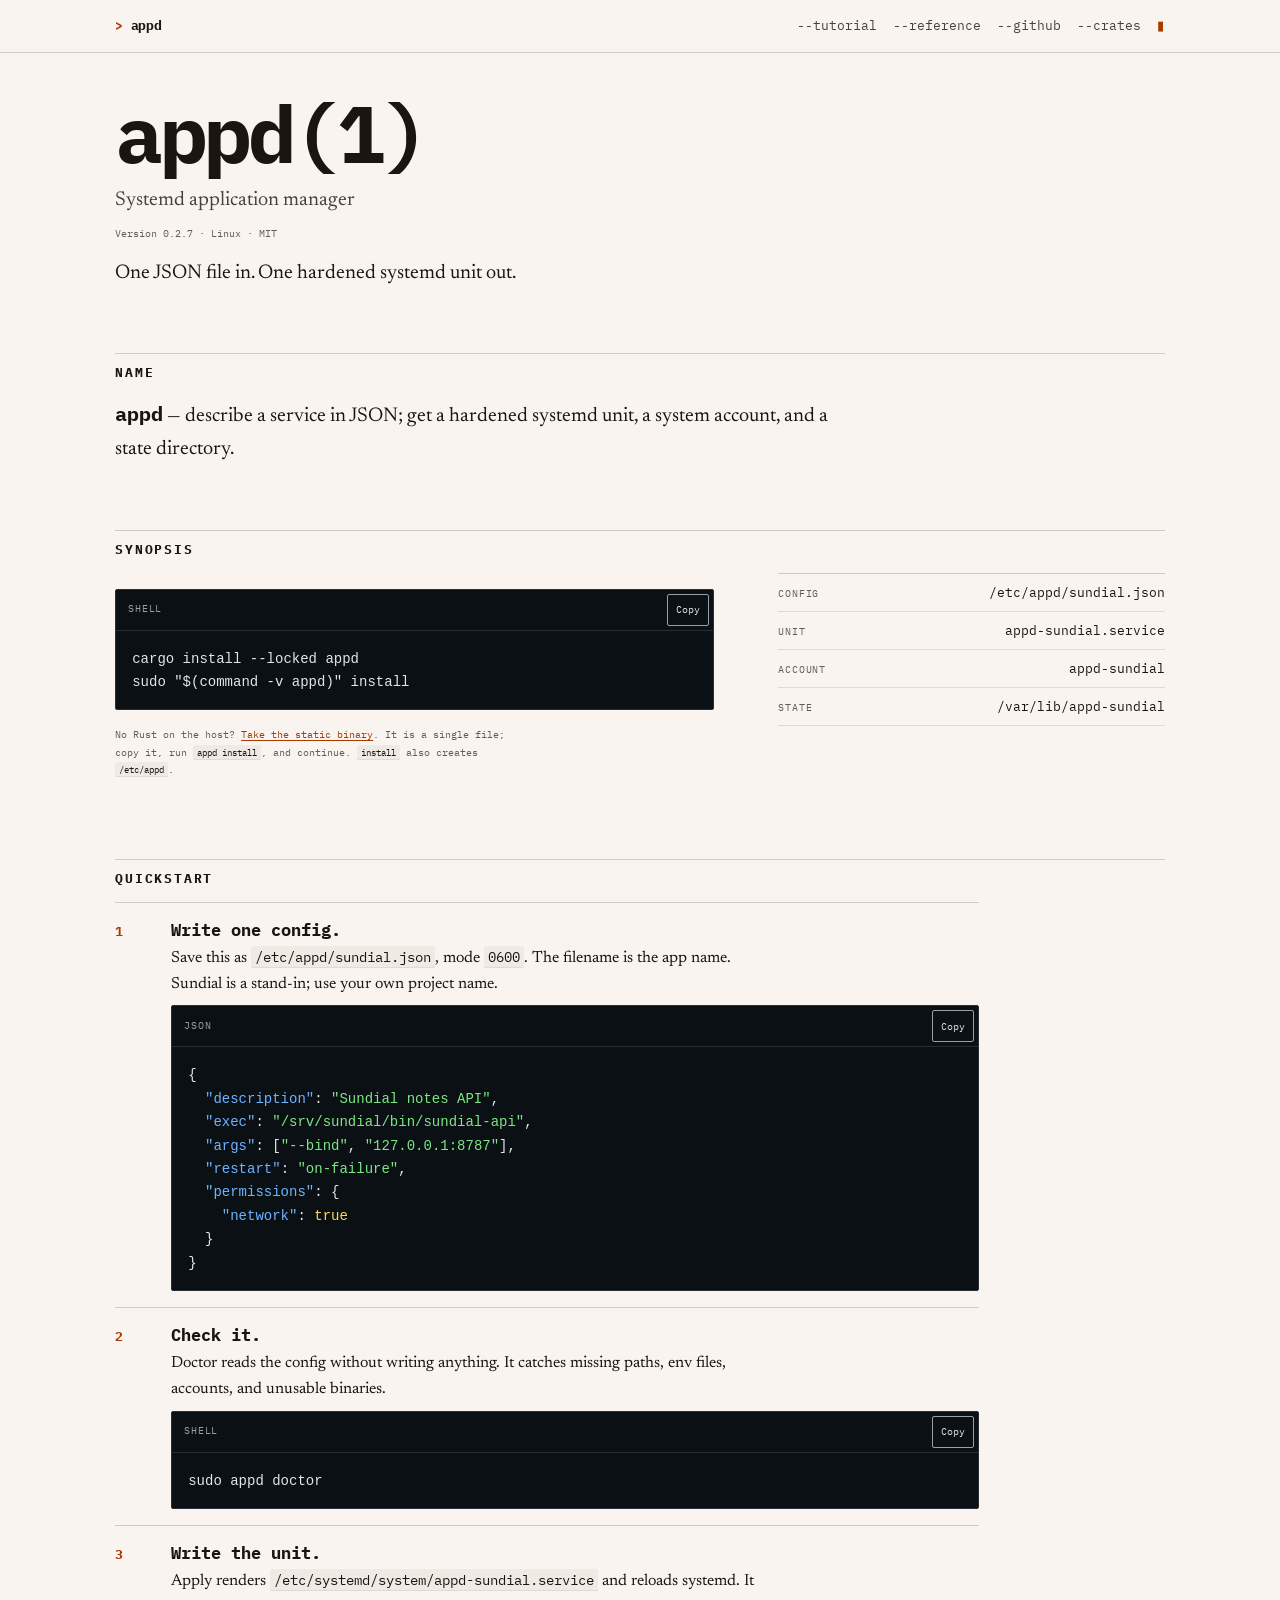
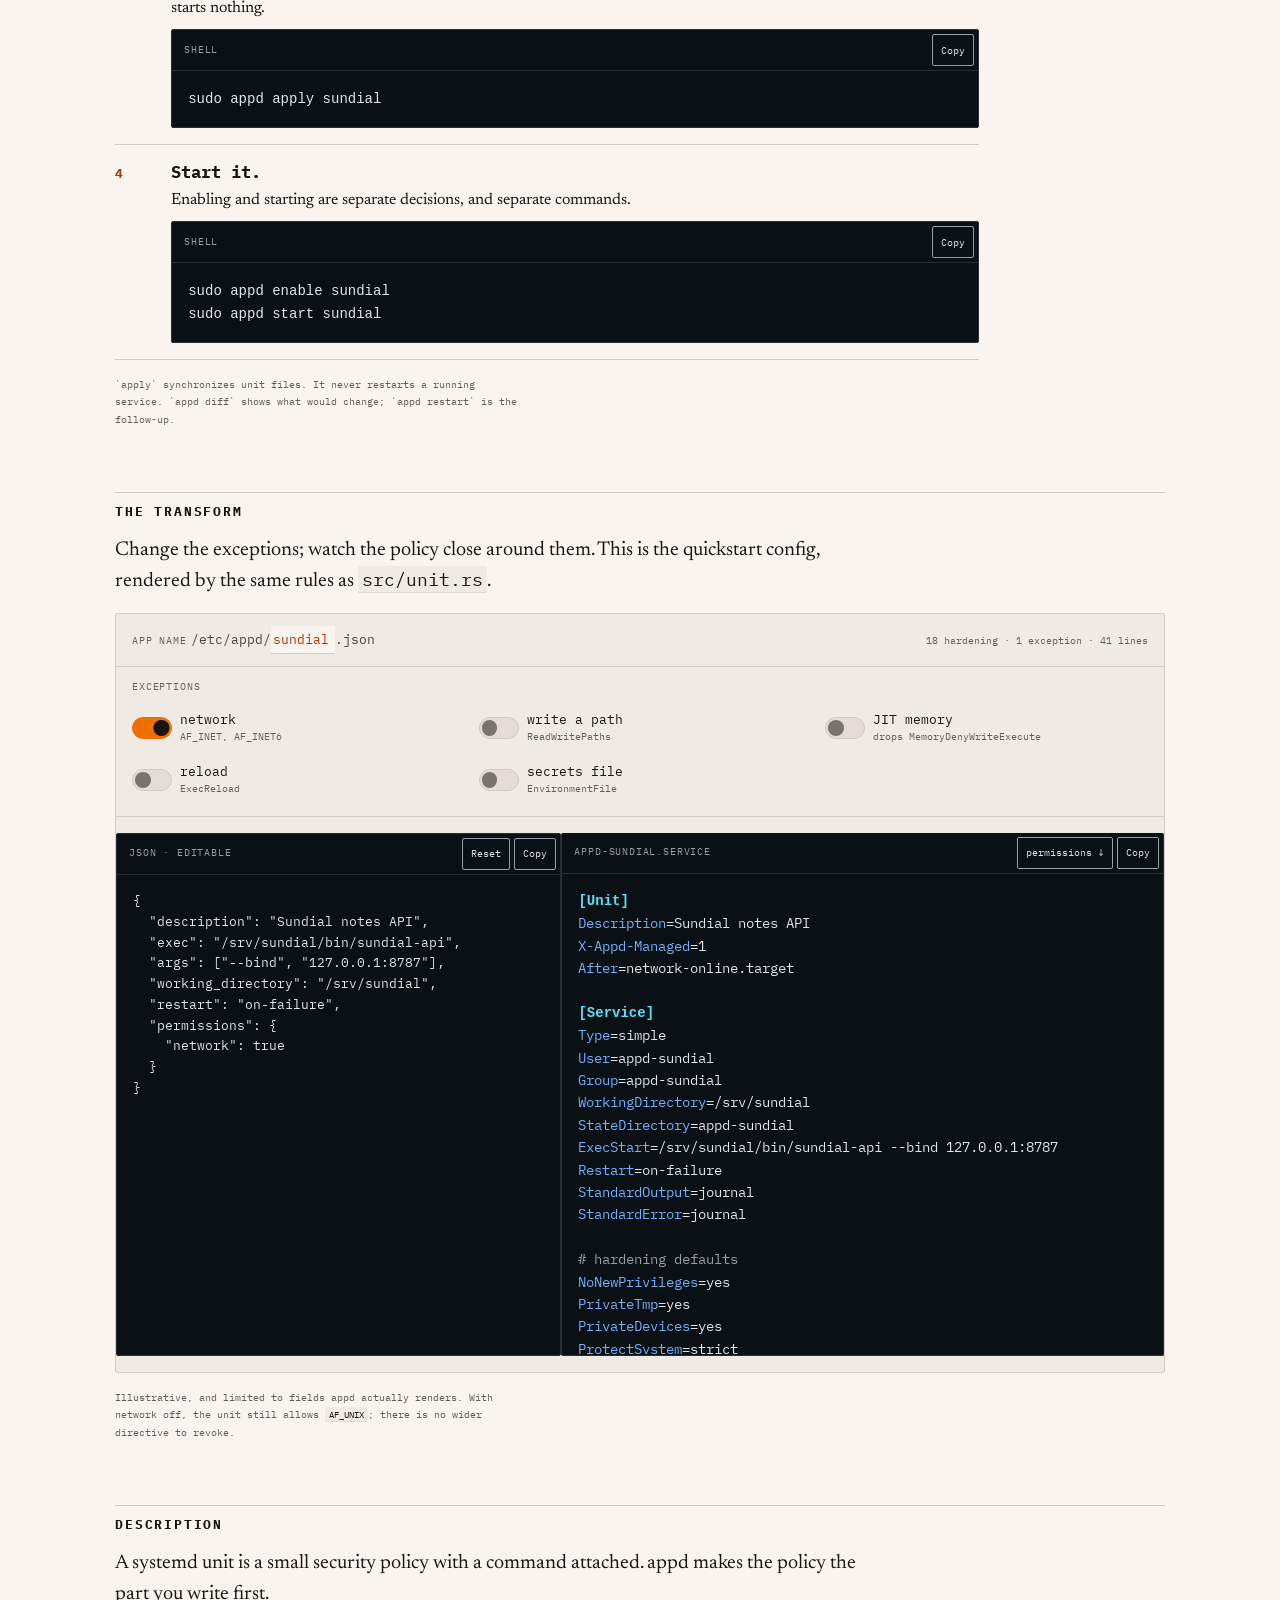
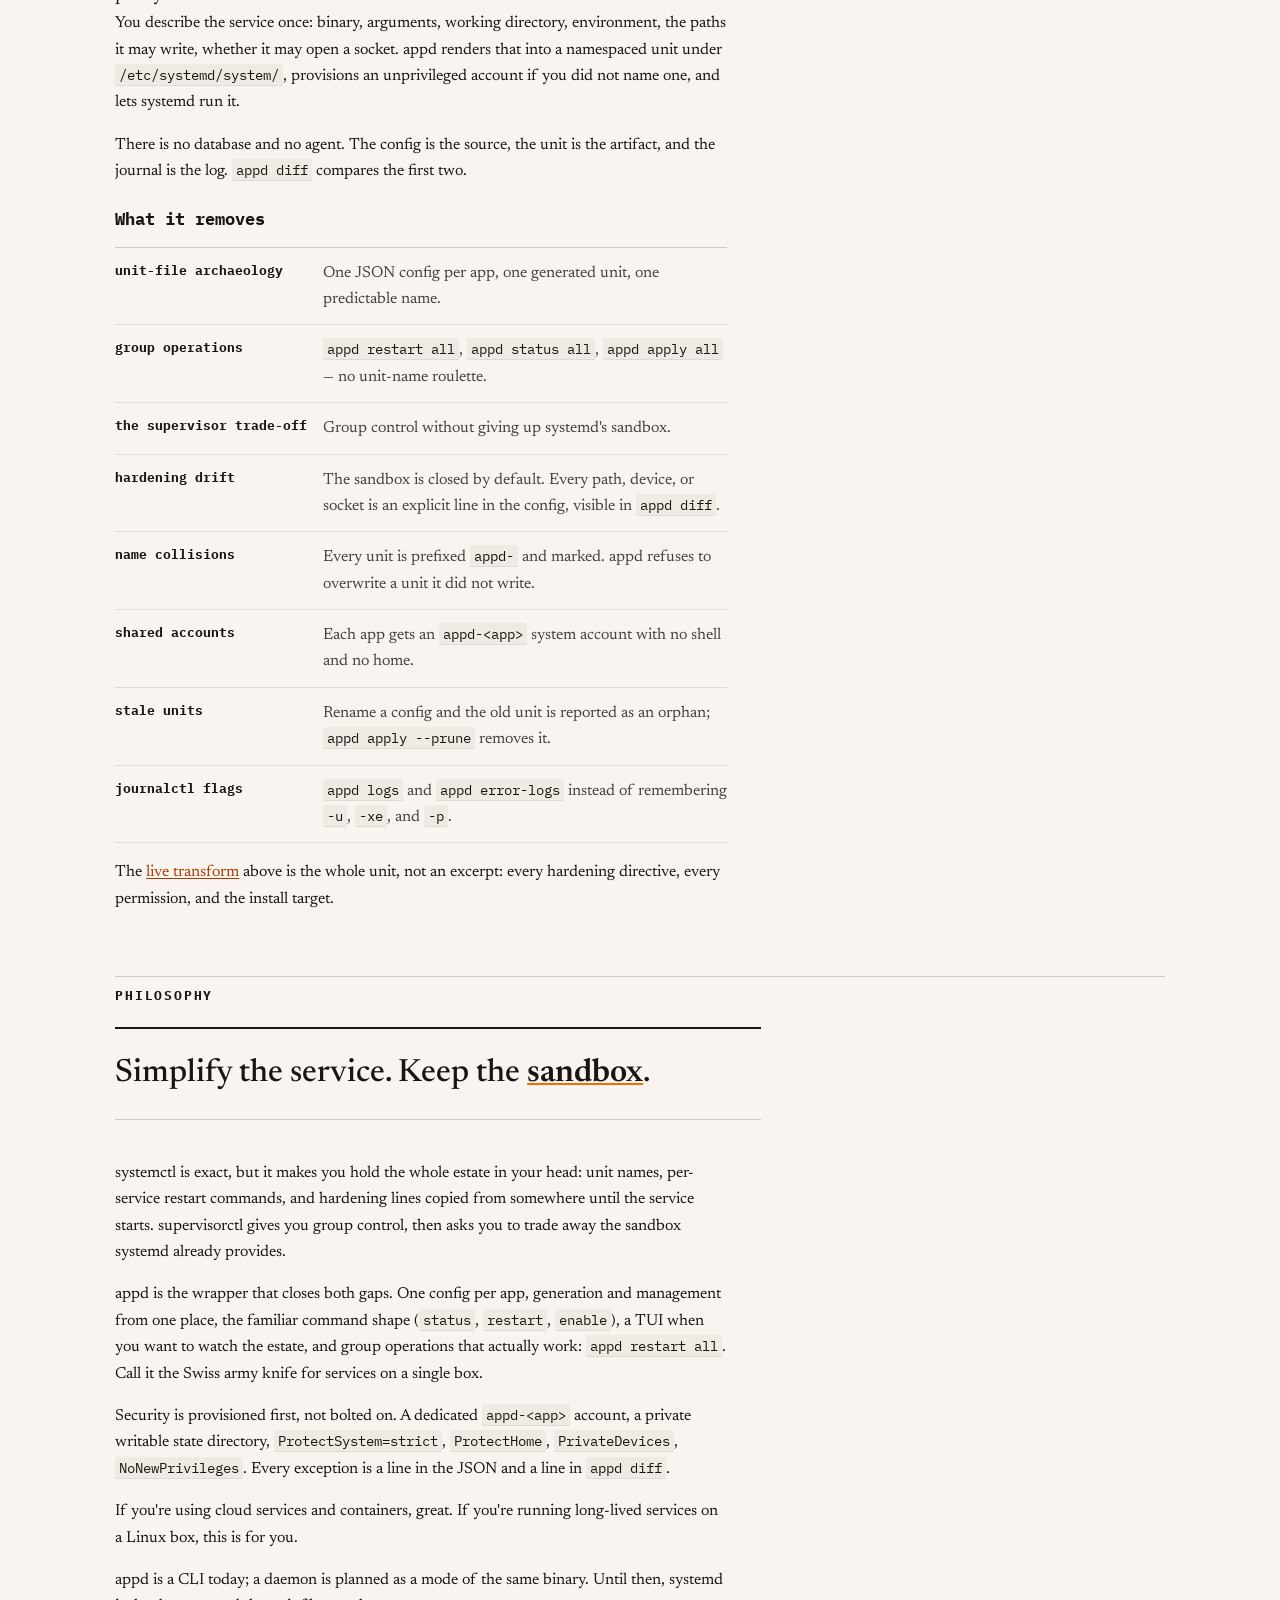
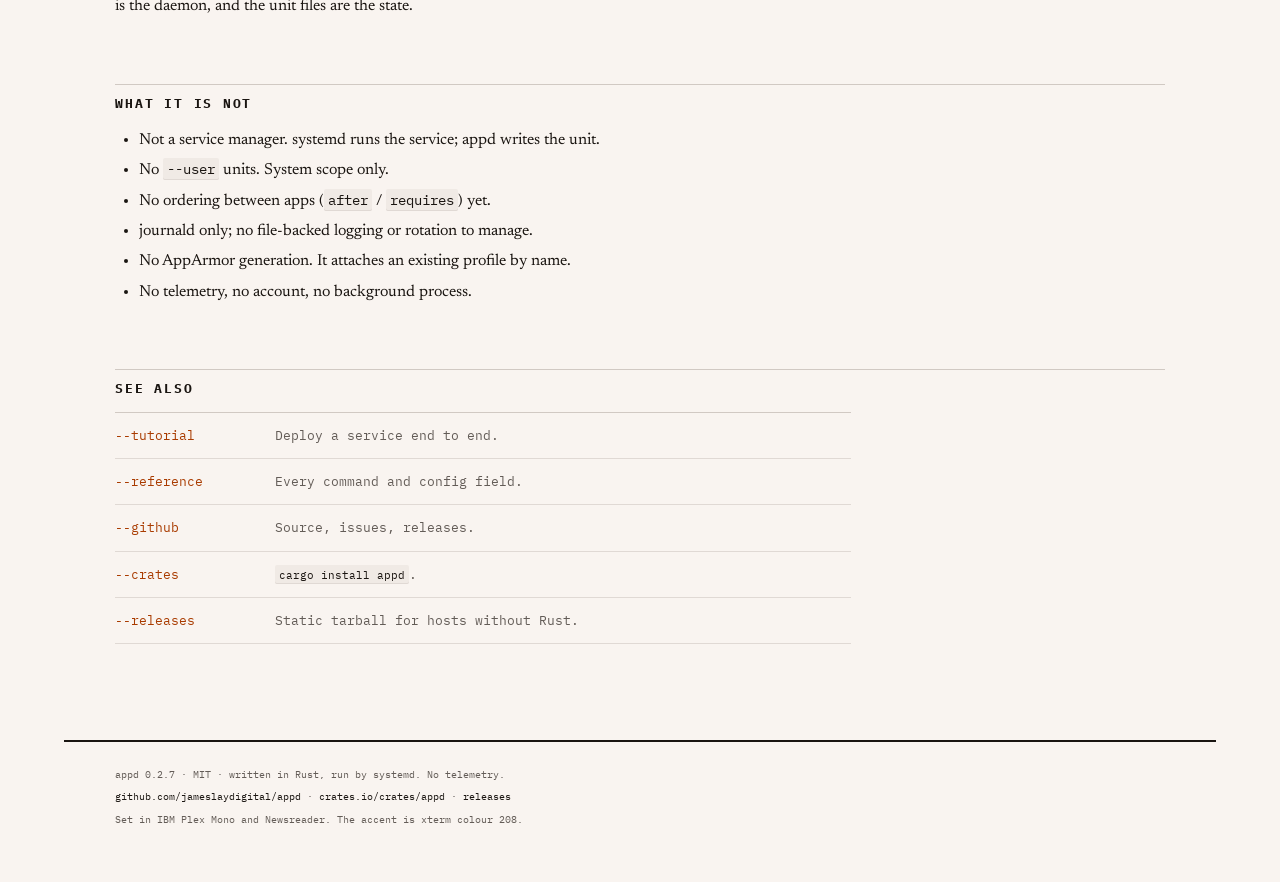
==== commit 5f06f447: "Replace the palette with a live config-to-unit transform The xterm mosaic was decoration: it neither" ====
--- a/site/index.html
+++ b/site/index.html
@@ -69,10 +69,12 @@
           </div>
           <p class="note">No Rust on the host? <a href="https://github.com/jameslaydigital/appd/releases/latest">Take the static binary</a>. It is a single file; copy it, run <code>appd install</code>, and continue. <code>install</code> also creates <code>/etc/appd</code>.</p>
         </div>
-        <figure class="palette">
-          <canvas id="xterm-palette" width="512" height="512" aria-hidden="true"></canvas>
-          <figcaption>xterm-256 · 256 colours · the accent is 208, <code>#ff8700</code>.</figcaption>
-        </figure>
+        <dl class="targets" aria-label="Names and paths derived from the app name">
+          <div><dt>config</dt><dd>/etc/appd/sundial.json</dd></div>
+          <div><dt>unit</dt><dd>appd-sundial.service</dd></div>
+          <div><dt>account</dt><dd>appd-sundial</dd></div>
+          <div><dt>state</dt><dd>/var/lib/appd-sundial</dd></div>
+        </dl>
       </div>
     </section>
 
@@ -144,6 +146,147 @@
       <p class="note">`apply` synchronizes unit files. It never restarts a running service. `appd diff` shows what would change; `appd restart` is the follow-up.</p>
     </section>
 
+    <section aria-labelledby="transform">
+      <h2 id="transform">The transform</h2>
+      <p class="lede">Change the exceptions; watch the policy close around them. This is the quickstart config, rendered by the same rules as <code>src/unit.rs</code>.</p>
+
+      <div class="lab">
+        <div class="lab__head">
+          <label class="lab__name" for="lab-name">
+            <span class="lab__name-label">app name</span>
+            <span class="lab__name-input"><span aria-hidden="true">/etc/appd/</span><input id="lab-name" type="text" aria-label="App name" value="sundial" maxlength="27" size="8" spellcheck="false" autocomplete="off" autocapitalize="off">.json</span>
+          </label>
+          <p class="lab__status" id="lab-status" aria-live="polite">18 hardening · 1 exception · 41 lines</p>
+        </div>
+
+        <div class="lab__controls" role="group" aria-labelledby="lab-controls-label">
+          <p class="lab__legend" id="lab-controls-label">exceptions</p>
+
+          <label class="switch">
+            <input type="checkbox" role="switch" id="lab-network" checked>
+            <span class="switch__track" aria-hidden="true"></span>
+            <span class="switch__text">
+              <span class="switch__name">network</span>
+              <span class="switch__hint">AF_INET, AF_INET6</span>
+            </span>
+          </label>
+
+          <label class="switch">
+            <input type="checkbox" role="switch" id="lab-write">
+            <span class="switch__track" aria-hidden="true"></span>
+            <span class="switch__text">
+              <span class="switch__name">write a path</span>
+              <span class="switch__hint">ReadWritePaths</span>
+            </span>
+          </label>
+
+          <label class="switch">
+            <input type="checkbox" role="switch" id="lab-jit">
+            <span class="switch__track" aria-hidden="true"></span>
+            <span class="switch__text">
+              <span class="switch__name">JIT memory</span>
+              <span class="switch__hint">drops MemoryDenyWriteExecute</span>
+            </span>
+          </label>
+
+          <label class="switch">
+            <input type="checkbox" role="switch" id="lab-reload">
+            <span class="switch__track" aria-hidden="true"></span>
+            <span class="switch__text">
+              <span class="switch__name">reload</span>
+              <span class="switch__hint">ExecReload</span>
+            </span>
+          </label>
+
+          <label class="switch">
+            <input type="checkbox" role="switch" id="lab-secrets">
+            <span class="switch__track" aria-hidden="true"></span>
+            <span class="switch__text">
+              <span class="switch__name">secrets file</span>
+              <span class="switch__hint">EnvironmentFile</span>
+            </span>
+          </label>
+        </div>
+
+        <div class="lab__panes">
+          <div class="code lab__pane">
+            <div class="code__bar">
+              <span class="code__label">json · editable</span>
+              <span class="lab__actions">
+                <button class="copy" type="button" id="lab-reset">Reset</button>
+                <button class="copy" type="button" data-copy="#lab-json" aria-label="Copy the config" aria-live="polite">Copy</button>
+              </span>
+            </div>
+            <textarea class="lab__json" id="lab-json" aria-label="JSON config" spellcheck="false" autocomplete="off" autocapitalize="off">{
+  "description": "Sundial notes API",
+  "exec": "/srv/sundial/bin/sundial-api",
+  "args": ["--bind", "127.0.0.1:8787"],
+  "working_directory": "/srv/sundial",
+  "restart": "on-failure",
+  "permissions": {
+    "network": true
+  }
+}</textarea>
+          </div>
+
+          <div class="code lab__pane">
+            <div class="code__bar">
+              <span class="code__label" id="lab-unit-name">appd-sundial.service</span>
+              <span class="lab__actions">
+                <button class="copy" type="button" id="lab-jump" aria-label="Jump to the permissions section of the unit">permissions ↓</button>
+                <button class="copy" type="button" data-copy="#lab-unit" aria-label="Copy the generated unit" aria-live="polite">Copy</button>
+              </span>
+            </div>
+            <pre class="lab__unit" id="lab-unit" aria-label="Generated systemd unit"><code>[Unit]
+Description=Sundial notes API
+X-Appd-Managed=1
+After=network-online.target
+
+[Service]
+Type=simple
+User=appd-sundial
+Group=appd-sundial
+WorkingDirectory=/srv/sundial
+StateDirectory=appd-sundial
+ExecStart=/srv/sundial/bin/sundial-api --bind 127.0.0.1:8787
+Restart=on-failure
+StandardOutput=journal
+StandardError=journal
+
+# hardening defaults
+NoNewPrivileges=yes
+PrivateTmp=yes
+PrivateDevices=yes
+ProtectSystem=strict
+ProtectHome=yes
+ProtectProc=invisible
+ProtectClock=yes
+ProtectHostname=yes
+ProtectKernelTunables=yes
+ProtectKernelModules=yes
+ProtectKernelLogs=yes
+ProtectControlGroups=yes
+RestrictNamespaces=yes
+RestrictRealtime=yes
+RestrictSUIDSGID=yes
+LockPersonality=yes
+MemoryDenyWriteExecute=yes
+SystemCallArchitectures=native
+
+# opened by permissions
+RestrictAddressFamilies=AF_UNIX AF_INET AF_INET6
+
+[Install]
+WantedBy=multi-user.target
+</code></pre>
+          </div>
+        </div>
+      </div>
+
+      <p class="note">Illustrative, and limited to fields appd actually renders. With network off, the unit still allows <code>AF_UNIX</code>; there is no wider directive to revoke.</p>
+      <noscript><p class="note">The switches need JavaScript. The JSON stays editable here, but the unit will not follow it until the script runs.</p></noscript>
+    </section>
+
     <section aria-labelledby="description">
       <h2 id="description">Description</h2>
       <p class="lede">A systemd unit is a small security policy with a command attached. appd makes the policy the part you write first.</p>
@@ -186,22 +329,7 @@
         </div>
       </dl>
 
-      <h3>What a unit looks like</h3>
-      <div class="code">
-        <div class="code__bar">
-          <span class="code__label">appd-sundial.service · excerpt</span>
-        </div>
-        <pre><code><span class="tok-key">User</span>=appd-sundial
-<span class="tok-key">StateDirectory</span>=appd-sundial
-<span class="tok-key">ExecStart</span>=/srv/sundial/bin/sundial-api --bind 127.0.0.1:8787
-<span class="tok-key">ProtectSystem</span>=strict
-<span class="tok-key">ProtectHome</span>=yes
-<span class="tok-key">PrivateDevices</span>=yes
-<span class="tok-key">NoNewPrivileges</span>=yes
-<span class="tok-key">RestrictAddressFamilies</span>=AF_UNIX AF_INET
-<span class="tok-key">ReadWritePaths</span>=/srv/sundial/public</code></pre>
-      </div>
-      <p class="note">Excerpt. The generated unit also sets <code>Restart=</code>, journal output, and the rest of the hardening set.</p>
+      <p>The <a href="#transform">live transform</a> above is the whole unit, not an excerpt: every hardening directive, every permission, and the install target.</p>
     </section>
 
     <section aria-labelledby="philosophy">
@@ -241,7 +369,7 @@
   <footer class="foot shell">
     <p>appd 0.2.7 · MIT · written in Rust, run by systemd. No telemetry.</p>
     <p><a href="https://github.com/jameslaydigital/appd">github.com/jameslaydigital/appd</a> · <a href="https://crates.io/crates/appd">crates.io/crates/appd</a> · <a href="https://github.com/jameslaydigital/appd/releases/latest">releases</a></p>
-    <p>Set in IBM Plex Mono and Newsreader. Palette sampled from xterm-256; the accent is colour 208.</p>
+    <p>Set in IBM Plex Mono and Newsreader. The accent is xterm colour 208.</p>
   </footer>
 </body>
 </html>
--- a/site/tokens.css
+++ b/site/tokens.css
@@ -28,14 +28,14 @@
   --color-accent-ink: oklch(20% 0.012 60);
   --color-focus: oklch(62% 0.22 55);
 
-  /* Terminal surface for code and the palette. */
+  /* Terminal surface for code and the live unit. */
   --color-term: oklch(17% 0.012 250);
   --color-term-2: oklch(21% 0.012 250);
   --color-term-ink: oklch(92% 0.008 250);
   --color-term-muted: oklch(70% 0.01 250);
   --color-term-rule: oklch(30% 0.012 250);
 
-  /* xterm ANSI base 16, sampled for code and the palette fallback. */
+  /* xterm ANSI base 16, sampled for code. */
   --ansi-black: oklch(24% 0.01 250);
   --ansi-red: oklch(63% 0.2 28);
   --ansi-green: oklch(76% 0.16 145);
--- a/site/assets/site.css
+++ b/site/assets/site.css
@@ -255,13 +255,6 @@
   margin: var(--space-md) 0 0;
 }
 
-/* Palette figure. */
-.palette {
-  margin: 0;
-  width: 100%;
-  max-width: 20rem;
-}
-
 .synopsis-grid {
   display: grid;
   gap: var(--space-xl);
@@ -275,22 +268,326 @@
   max-width: 100%;
 }
 
-.palette canvas {
-  display: block;
-  width: 100%;
-  height: auto;
-  aspect-ratio: 1;
+/* Derived names, beside the install command. */
+.targets {
+  margin: 0;
+  border-top: var(--rule-hair) solid var(--color-rule);
+  font-family: var(--font-mono);
+}
+
+.targets div {
+  display: flex;
+  flex-wrap: wrap;
+  align-items: baseline;
+  justify-content: space-between;
+  gap: var(--space-2xs) var(--space-sm);
+  padding-block: var(--space-xs);
+  border-bottom: var(--rule-hair) solid var(--color-rule-2);
+}
+
+.targets dt {
+  font-size: var(--text-xs);
+  letter-spacing: 0.08em;
+  text-transform: uppercase;
+  color: var(--color-muted);
+}
+
+.targets dd {
+  margin: 0;
+  font-size: var(--text-sm);
+  color: var(--color-ink);
+  overflow-wrap: anywhere;
+}
+
+/* The live transform: config on the left, generated unit on the right. */
+.lab {
+  margin-block: var(--space-md);
   border: var(--rule-hair) solid var(--color-rule);
+  border-radius: var(--radius-sm);
   background: var(--color-paper-2);
-  image-rendering: pixelated;
-}
-
-.palette figcaption {
-  margin-top: var(--space-xs);
+  overflow: hidden;
+}
+
+.lab__head {
+  display: flex;
+  flex-wrap: wrap;
+  align-items: baseline;
+  justify-content: space-between;
+  gap: var(--space-2xs) var(--space-md);
+  padding: var(--space-sm) var(--space-md);
+  border-bottom: var(--rule-hair) solid var(--color-rule);
+}
+
+.lab__name {
+  display: flex;
+  flex-wrap: wrap;
+  align-items: baseline;
+  gap: var(--space-2xs);
+  font-family: var(--font-mono);
+  font-size: var(--text-xs);
+}
+
+.lab__name-label {
+  letter-spacing: 0.08em;
+  text-transform: uppercase;
+  color: var(--color-muted);
+}
+
+.lab__name-input {
+  font-family: var(--font-mono);
+  font-size: var(--text-sm);
+  color: var(--color-ink-2);
+}
+
+.lab__name-input input {
+  width: 10ch;
+  min-width: 8ch;
+  max-width: 27ch;
+  min-height: 1.75rem;
+  padding: 0 0.15em;
+  font: inherit;
+  color: var(--color-accent-text);
+  background: var(--color-paper);
+  border: 0;
+  border-bottom: var(--rule-hair) solid var(--color-rule);
+}
+
+.lab__name-input input:focus-visible {
+  outline: 2px solid var(--color-focus);
+  outline-offset: 2px;
+  border-bottom-color: transparent;
+}
+
+.lab__status {
+  margin: 0;
   font-family: var(--font-mono);
   font-size: var(--text-xs);
   line-height: 1.6;
   color: var(--color-muted);
+  font-variant-numeric: tabular-nums;
+}
+
+.lab__status[data-state="error"] {
+  color: var(--color-accent-text);
+}
+
+.lab__controls {
+  display: grid;
+  grid-template-columns: repeat(auto-fit, minmax(15rem, 1fr));
+  gap: var(--space-sm) var(--space-lg);
+  padding: var(--space-sm) var(--space-md) var(--space-md);
+  border-bottom: var(--rule-hair) solid var(--color-rule);
+}
+
+.lab__legend {
+  grid-column: 1 / -1;
+  margin: 0;
+  font-family: var(--font-mono);
+  font-size: var(--text-xs);
+  letter-spacing: 0.08em;
+  text-transform: uppercase;
+  color: var(--color-muted);
+}
+
+.switch {
+  position: relative;
+  display: flex;
+  align-items: center;
+  gap: var(--space-xs);
+  min-height: 2.5rem;
+  cursor: pointer;
+}
+
+.switch input {
+  position: absolute;
+  top: 50%;
+  left: 0;
+  width: 1px;
+  height: 1px;
+  opacity: 0;
+}
+
+.switch__track {
+  position: relative;
+  flex: none;
+  width: 2.5rem;
+  height: 1.35rem;
+  border: var(--rule-hair) solid var(--color-rule);
+  border-radius: 999px;
+  background: var(--color-paper-3);
+  transition:
+    background var(--dur-short) var(--ease-out),
+    border-color var(--dur-short) var(--ease-out);
+}
+
+.switch__track::after {
+  content: "";
+  position: absolute;
+  top: 2px;
+  left: 2px;
+  width: calc(1.35rem - 6px);
+  height: calc(1.35rem - 6px);
+  border-radius: 50%;
+  background: var(--color-neutral);
+  transition:
+    transform var(--dur-short) var(--ease-out),
+    background var(--dur-short) var(--ease-out);
+}
+
+.switch input:checked + .switch__track {
+  background: var(--color-accent);
+  border-color: var(--color-accent);
+}
+
+.switch input:checked + .switch__track::after {
+  transform: translateX(1.15rem);
+  background: var(--color-accent-ink);
+}
+
+.switch input:focus-visible + .switch__track {
+  outline: 2px solid var(--color-focus);
+  outline-offset: 2px;
+}
+
+.switch__text {
+  display: flex;
+  flex-direction: column;
+  gap: 1px;
+  min-width: 0;
+}
+
+.switch__name {
+  font-family: var(--font-mono);
+  font-size: var(--text-sm);
+  line-height: 1.3;
+  color: var(--color-ink);
+}
+
+.switch__hint {
+  font-family: var(--font-mono);
+  font-size: var(--text-xs);
+  line-height: 1.4;
+  color: var(--color-muted);
+  overflow-wrap: anywhere;
+}
+
+.lab__panes {
+  display: grid;
+  grid-template-columns: minmax(0, 1fr);
+}
+
+.lab__pane {
+  display: flex;
+  flex-direction: column;
+  min-width: 0;
+  margin: 0;
+  max-width: none;
+  border: 0;
+  border-radius: 0;
+}
+
+.lab__pane + .lab__pane {
+  border-top: var(--rule-hair) solid var(--color-term-rule);
+}
+
+.lab__actions {
+  display: flex;
+  align-items: center;
+  gap: var(--space-2xs);
+  margin-left: auto;
+}
+
+.lab__pane .code__bar {
+  flex-wrap: wrap;
+}
+
+textarea.lab__json,
+pre.lab__unit {
+  height: 22rem;
+  margin: 0;
+  padding: var(--space-md);
+  overflow: auto;
+  font-family: var(--font-mono);
+  font-size: 0.8125rem;
+  line-height: 1.6;
+  tab-size: 2;
+  color: var(--color-term-ink);
+  background: transparent;
+}
+
+textarea.lab__json {
+  display: block;
+  width: 100%;
+  resize: none;
+  border: 0;
+  white-space: pre-wrap;
+  overflow-wrap: anywhere;
+}
+
+textarea.lab__json:focus-visible {
+  outline: 2px solid var(--color-focus);
+  outline-offset: -2px;
+}
+
+textarea.lab__json[aria-invalid="true"] {
+  box-shadow: inset 3px 0 0 var(--color-accent);
+}
+
+pre.lab__unit {
+  position: relative;
+  white-space: pre-wrap;
+  overflow-wrap: anywhere;
+}
+
+.lab__unit code {
+  font: inherit;
+  color: inherit;
+}
+
+.lab__unit .u-line {
+  display: flex;
+  min-height: 1.6em;
+}
+
+.lab__unit .u-key {
+  flex: none;
+}
+
+.lab__unit .u-val {
+  min-width: 0;
+  white-space: pre-wrap;
+  overflow-wrap: anywhere;
+}
+
+.lab__unit .u-section {
+  color: var(--ansi-bright-cyan);
+  font-weight: 600;
+}
+
+.lab__unit .u-comment {
+  color: var(--color-term-muted);
+}
+
+.lab__unit .u-key {
+  color: var(--ansi-bright-blue);
+}
+
+.lab__unit .u-open {
+  color: var(--color-accent);
+}
+
+@keyframes lab-line-in {
+  from {
+    background: color-mix(in oklab, var(--color-accent) 30%, transparent);
+  }
+  to {
+    background: transparent;
+  }
+}
+
+.lab__unit .u-new,
+.lab__unit .u-pulse {
+  animation: lab-line-in var(--dur-long) var(--ease-out);
 }
 
 /* Section heads, set like a man page: a ruled label above its content. */
@@ -377,6 +674,7 @@
   padding: var(--space-2xs) var(--space-xs);
   min-height: 2rem;
   cursor: pointer;
+  white-space: nowrap;
 }
 
 .copy:hover {
@@ -718,8 +1016,18 @@
     gap: var(--space-2xl);
   }
 
-  .synopsis-grid .palette {
-    justify-self: end;
+  .lab__panes {
+    grid-template-columns: minmax(0, 0.85fr) minmax(0, 1.15fr);
+  }
+
+  .lab__pane + .lab__pane {
+    border-top: 0;
+    border-left: var(--rule-hair) solid var(--color-term-rule);
+  }
+
+  textarea.lab__json,
+  pre.lab__unit {
+    height: 30rem;
   }
 }
 
@@ -731,10 +1039,6 @@
 
   .nav-term__mobile {
     display: block;
-  }
-
-  .palette {
-    max-width: 16rem;
   }
 
   .facts div {
@@ -799,6 +1103,7 @@
 
 @media (pointer: coarse) {
   .copy,
+  .switch,
   .nav-term__rail a,
   .nav-term__mobile summary {
     min-height: 44px;
@@ -814,7 +1119,9 @@
     transition-duration: 150ms !important;
   }
 
-  .nav-term__caret {
+  .nav-term__caret,
+  .lab__unit .u-new,
+  .lab__unit .u-pulse {
     animation: none;
     opacity: 1;
   }
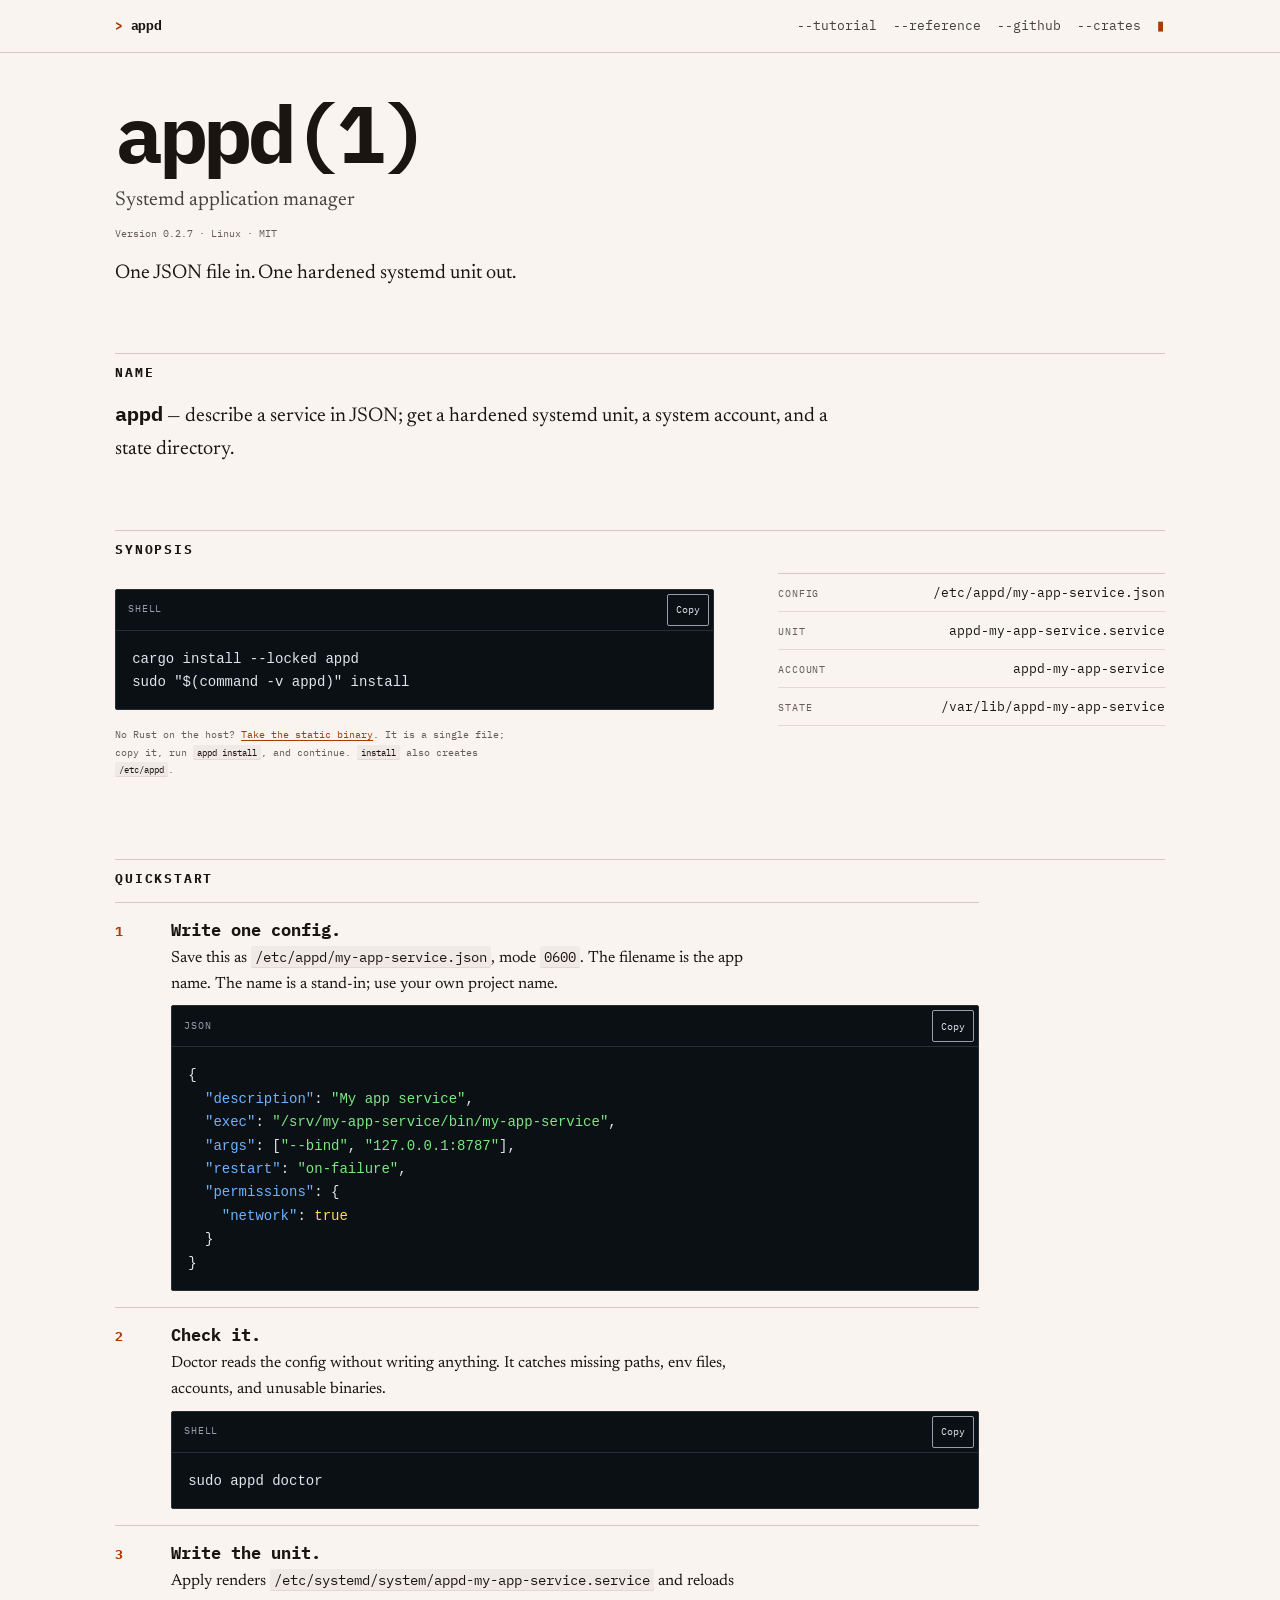
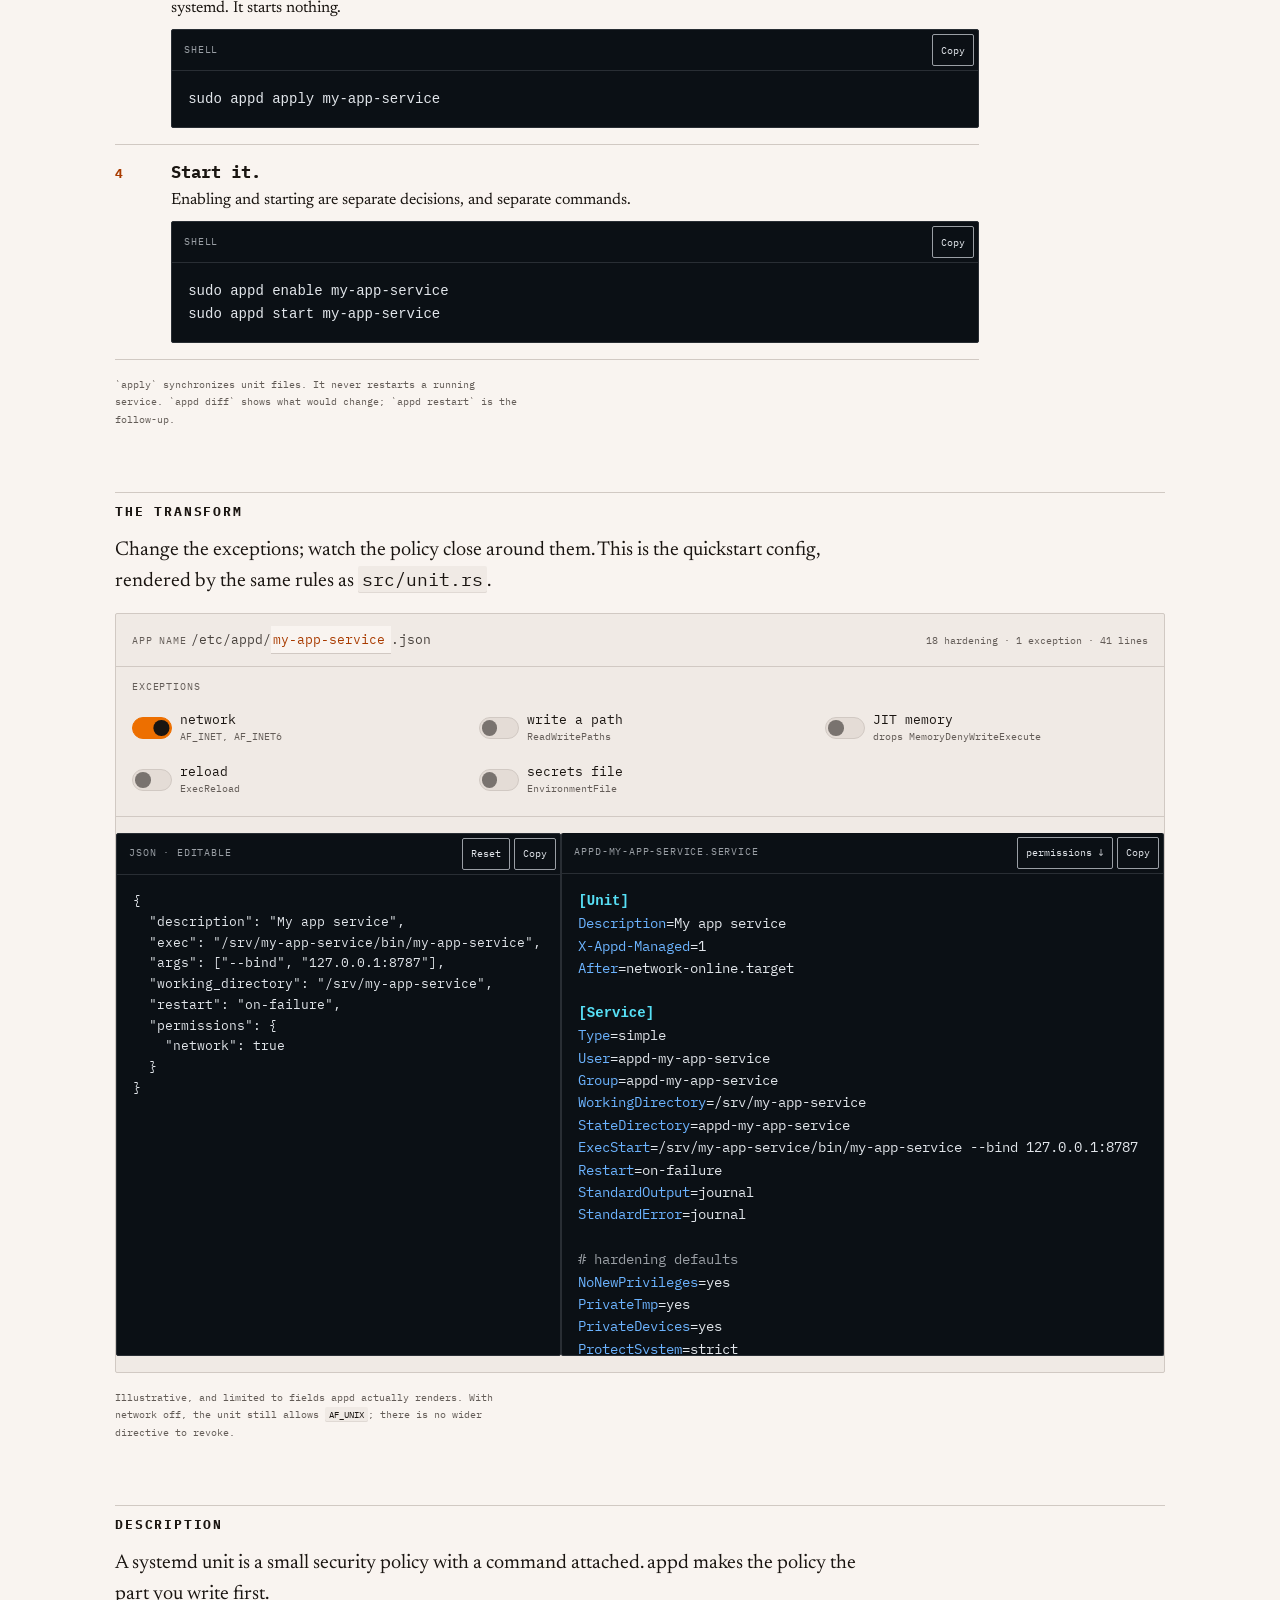
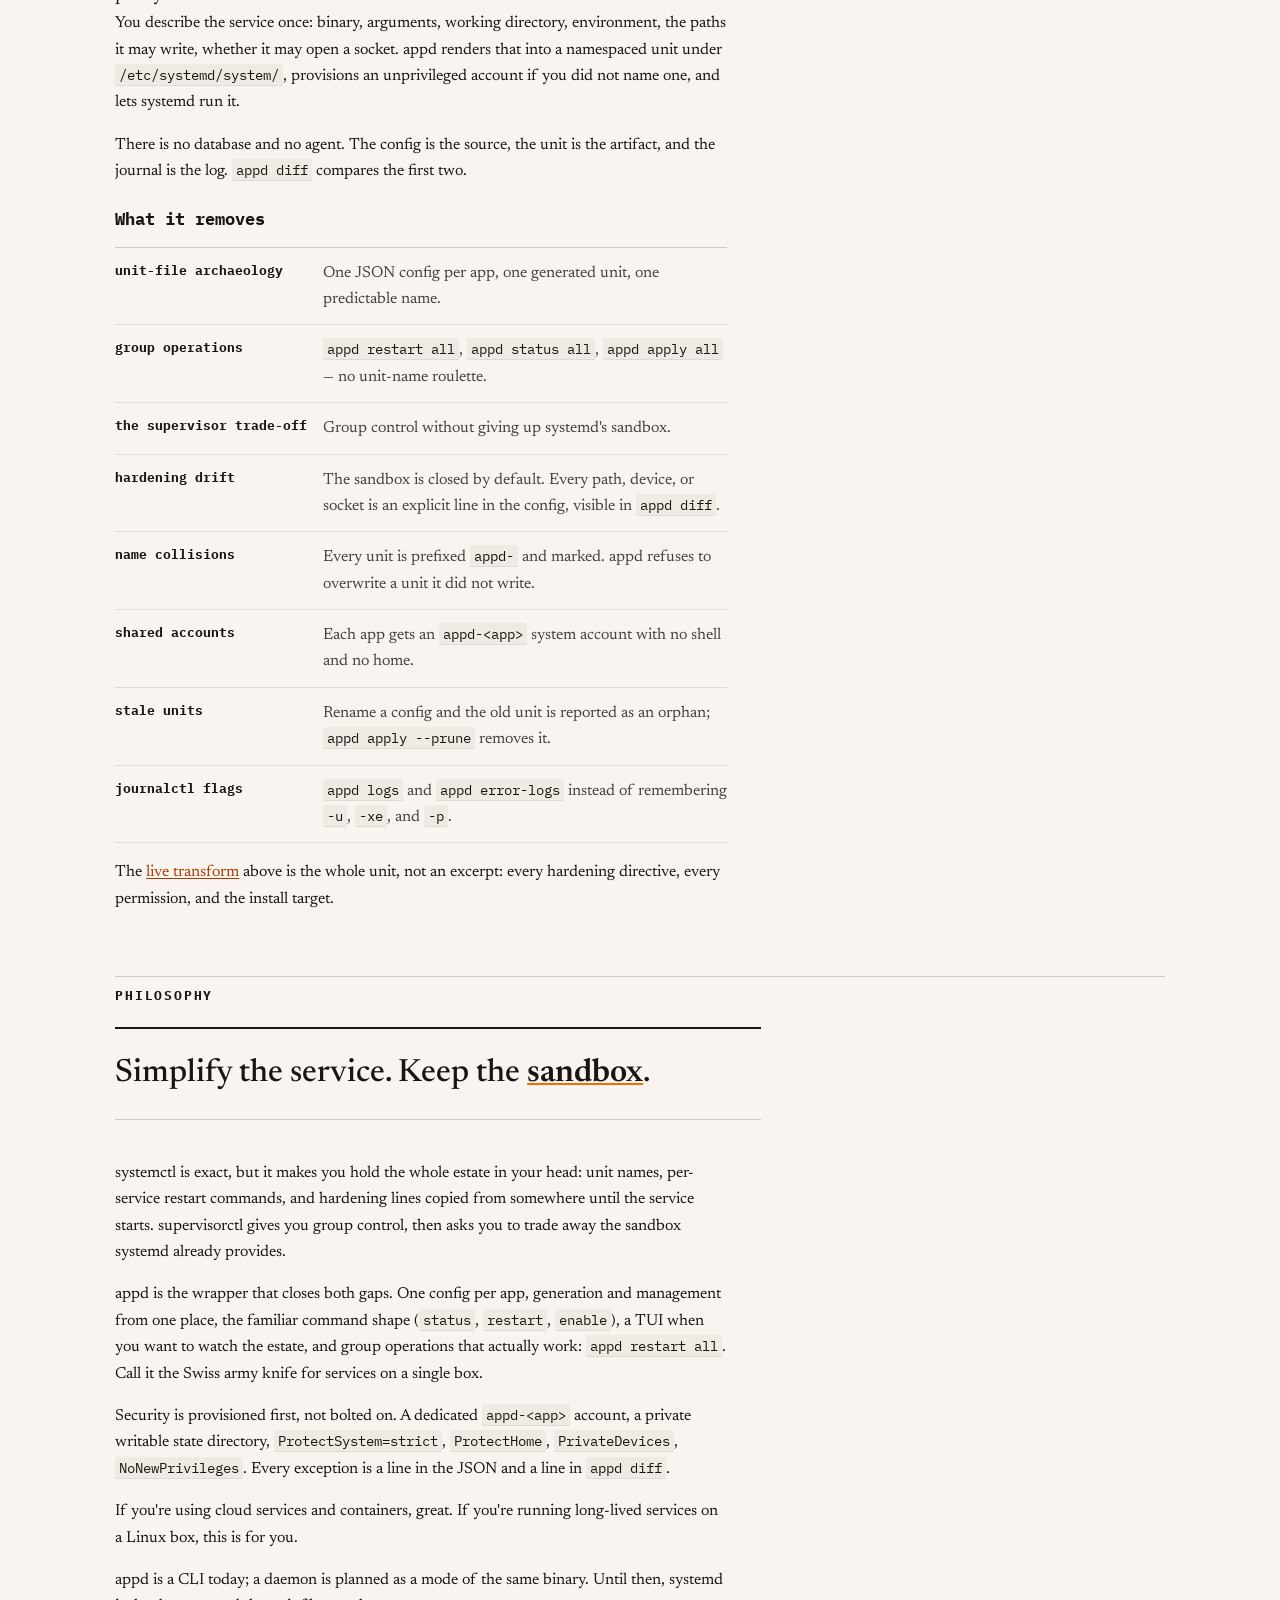
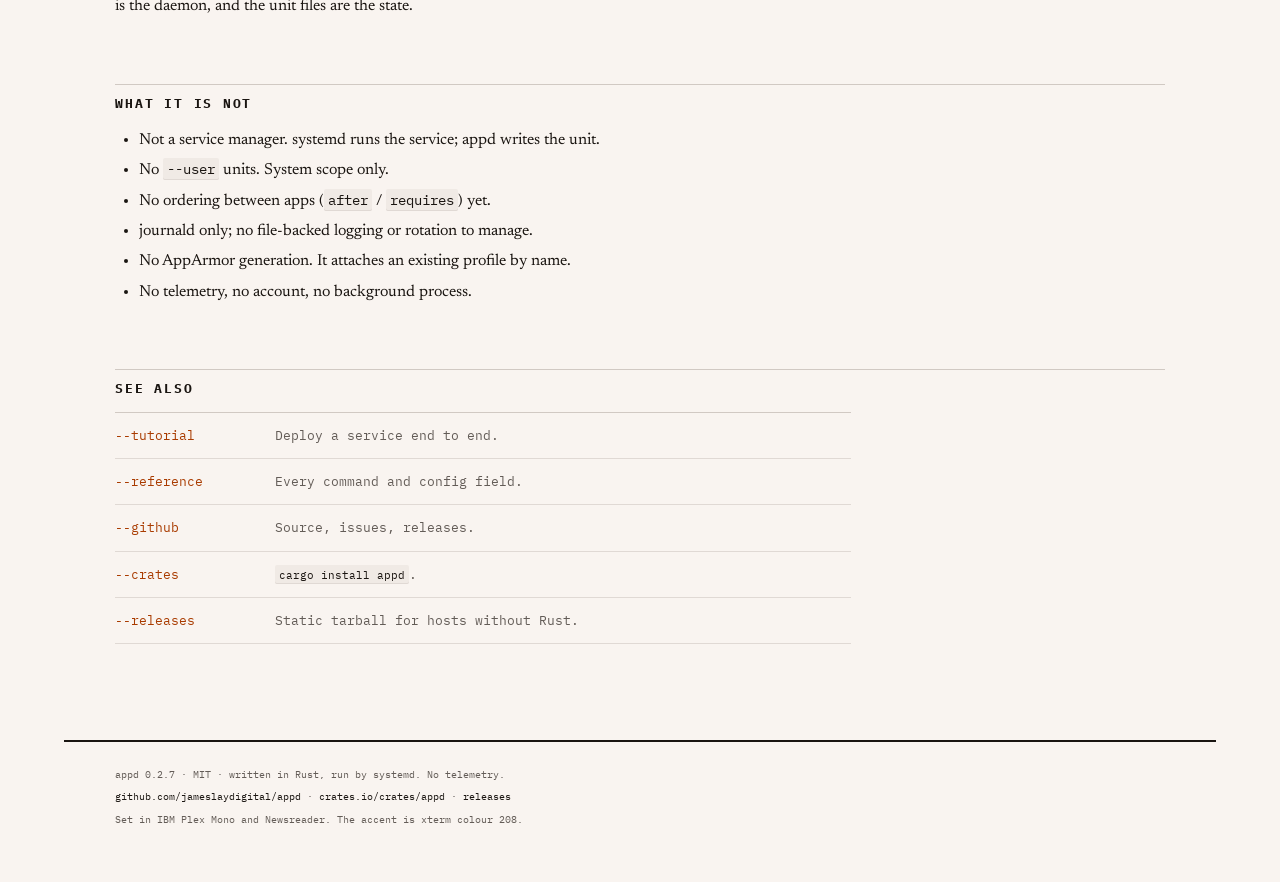
==== commit 047d528c: "Rename the example app to my-app-service Replace the Sundial placeholder across the landing page, tu" ====
--- a/site/index.html
+++ b/site/index.html
@@ -70,10 +70,10 @@
           <p class="note">No Rust on the host? <a href="https://github.com/jameslaydigital/appd/releases/latest">Take the static binary</a>. It is a single file; copy it, run <code>appd install</code>, and continue. <code>install</code> also creates <code>/etc/appd</code>.</p>
         </div>
         <dl class="targets" aria-label="Names and paths derived from the app name">
-          <div><dt>config</dt><dd>/etc/appd/sundial.json</dd></div>
-          <div><dt>unit</dt><dd>appd-sundial.service</dd></div>
-          <div><dt>account</dt><dd>appd-sundial</dd></div>
-          <div><dt>state</dt><dd>/var/lib/appd-sundial</dd></div>
+          <div><dt>config</dt><dd>/etc/appd/my-app-service.json</dd></div>
+          <div><dt>unit</dt><dd>appd-my-app-service.service</dd></div>
+          <div><dt>account</dt><dd>appd-my-app-service</dd></div>
+          <div><dt>state</dt><dd>/var/lib/appd-my-app-service</dd></div>
         </dl>
       </div>
     </section>
@@ -84,15 +84,15 @@
         <li>
           <div>
             <h3>Write one config.</h3>
-            <p>Save this as <code>/etc/appd/sundial.json</code>, mode <code>0600</code>. The filename is the app name. Sundial is a stand-in; use your own project name.</p>
+            <p>Save this as <code>/etc/appd/my-app-service.json</code>, mode <code>0600</code>. The filename is the app name. The name is a stand-in; use your own project name.</p>
             <div class="code">
               <div class="code__bar">
                 <span class="code__label">json</span>
                 <button class="copy" type="button" data-copy="#config-code" aria-label="Copy example config" aria-live="polite">Copy</button>
               </div>
               <pre id="config-code"><code>{
-  <span class="tok-key">"description"</span>: <span class="tok-string">"Sundial notes API"</span>,
-  <span class="tok-key">"exec"</span>: <span class="tok-string">"/srv/sundial/bin/sundial-api"</span>,
+  <span class="tok-key">"description"</span>: <span class="tok-string">"My app service"</span>,
+  <span class="tok-key">"exec"</span>: <span class="tok-string">"/srv/my-app-service/bin/my-app-service"</span>,
   <span class="tok-key">"args"</span>: [<span class="tok-string">"--bind"</span>, <span class="tok-string">"127.0.0.1:8787"</span>],
   <span class="tok-key">"restart"</span>: <span class="tok-string">"on-failure"</span>,
   <span class="tok-key">"permissions"</span>: {
@@ -118,13 +118,13 @@
         <li>
           <div>
             <h3>Write the unit.</h3>
-            <p>Apply renders <code>/etc/systemd/system/appd-sundial.service</code> and reloads systemd. It starts nothing.</p>
+            <p>Apply renders <code>/etc/systemd/system/appd-my-app-service.service</code> and reloads systemd. It starts nothing.</p>
             <div class="code">
               <div class="code__bar">
                 <span class="code__label">shell</span>
                 <button class="copy" type="button" data-copy="#apply-code" aria-label="Copy apply command" aria-live="polite">Copy</button>
               </div>
-              <pre id="apply-code"><code>sudo appd apply sundial</code></pre>
+              <pre id="apply-code"><code>sudo appd apply my-app-service</code></pre>
             </div>
           </div>
         </li>
@@ -137,8 +137,8 @@
                 <span class="code__label">shell</span>
                 <button class="copy" type="button" data-copy="#start-code" aria-label="Copy start commands" aria-live="polite">Copy</button>
               </div>
-              <pre id="start-code"><code>sudo appd enable sundial
-sudo appd start sundial</code></pre>
+              <pre id="start-code"><code>sudo appd enable my-app-service
+sudo appd start my-app-service</code></pre>
             </div>
           </div>
         </li>
@@ -154,7 +154,7 @@
         <div class="lab__head">
           <label class="lab__name" for="lab-name">
             <span class="lab__name-label">app name</span>
-            <span class="lab__name-input"><span aria-hidden="true">/etc/appd/</span><input id="lab-name" type="text" aria-label="App name" value="sundial" maxlength="27" size="8" spellcheck="false" autocomplete="off" autocapitalize="off">.json</span>
+            <span class="lab__name-input"><span aria-hidden="true">/etc/appd/</span><input id="lab-name" type="text" aria-label="App name" value="my-app-service" maxlength="27" size="8" spellcheck="false" autocomplete="off" autocapitalize="off">.json</span>
           </label>
           <p class="lab__status" id="lab-status" aria-live="polite">18 hardening · 1 exception · 41 lines</p>
         </div>
@@ -218,10 +218,10 @@
               </span>
             </div>
             <textarea class="lab__json" id="lab-json" aria-label="JSON config" spellcheck="false" autocomplete="off" autocapitalize="off">{
-  "description": "Sundial notes API",
-  "exec": "/srv/sundial/bin/sundial-api",
+  "description": "My app service",
+  "exec": "/srv/my-app-service/bin/my-app-service",
   "args": ["--bind", "127.0.0.1:8787"],
-  "working_directory": "/srv/sundial",
+  "working_directory": "/srv/my-app-service",
   "restart": "on-failure",
   "permissions": {
     "network": true
@@ -231,24 +231,24 @@
 
           <div class="code lab__pane">
             <div class="code__bar">
-              <span class="code__label" id="lab-unit-name">appd-sundial.service</span>
+              <span class="code__label" id="lab-unit-name">appd-my-app-service.service</span>
               <span class="lab__actions">
                 <button class="copy" type="button" id="lab-jump" aria-label="Jump to the permissions section of the unit">permissions ↓</button>
                 <button class="copy" type="button" data-copy="#lab-unit" aria-label="Copy the generated unit" aria-live="polite">Copy</button>
               </span>
             </div>
             <pre class="lab__unit" id="lab-unit" aria-label="Generated systemd unit"><code>[Unit]
-Description=Sundial notes API
+Description=My app service
 X-Appd-Managed=1
 After=network-online.target
 
 [Service]
 Type=simple
-User=appd-sundial
-Group=appd-sundial
-WorkingDirectory=/srv/sundial
-StateDirectory=appd-sundial
-ExecStart=/srv/sundial/bin/sundial-api --bind 127.0.0.1:8787
+User=appd-my-app-service
+Group=appd-my-app-service
+WorkingDirectory=/srv/my-app-service
+StateDirectory=appd-my-app-service
+ExecStart=/srv/my-app-service/bin/my-app-service --bind 127.0.0.1:8787
 Restart=on-failure
 StandardOutput=journal
 StandardError=journal
